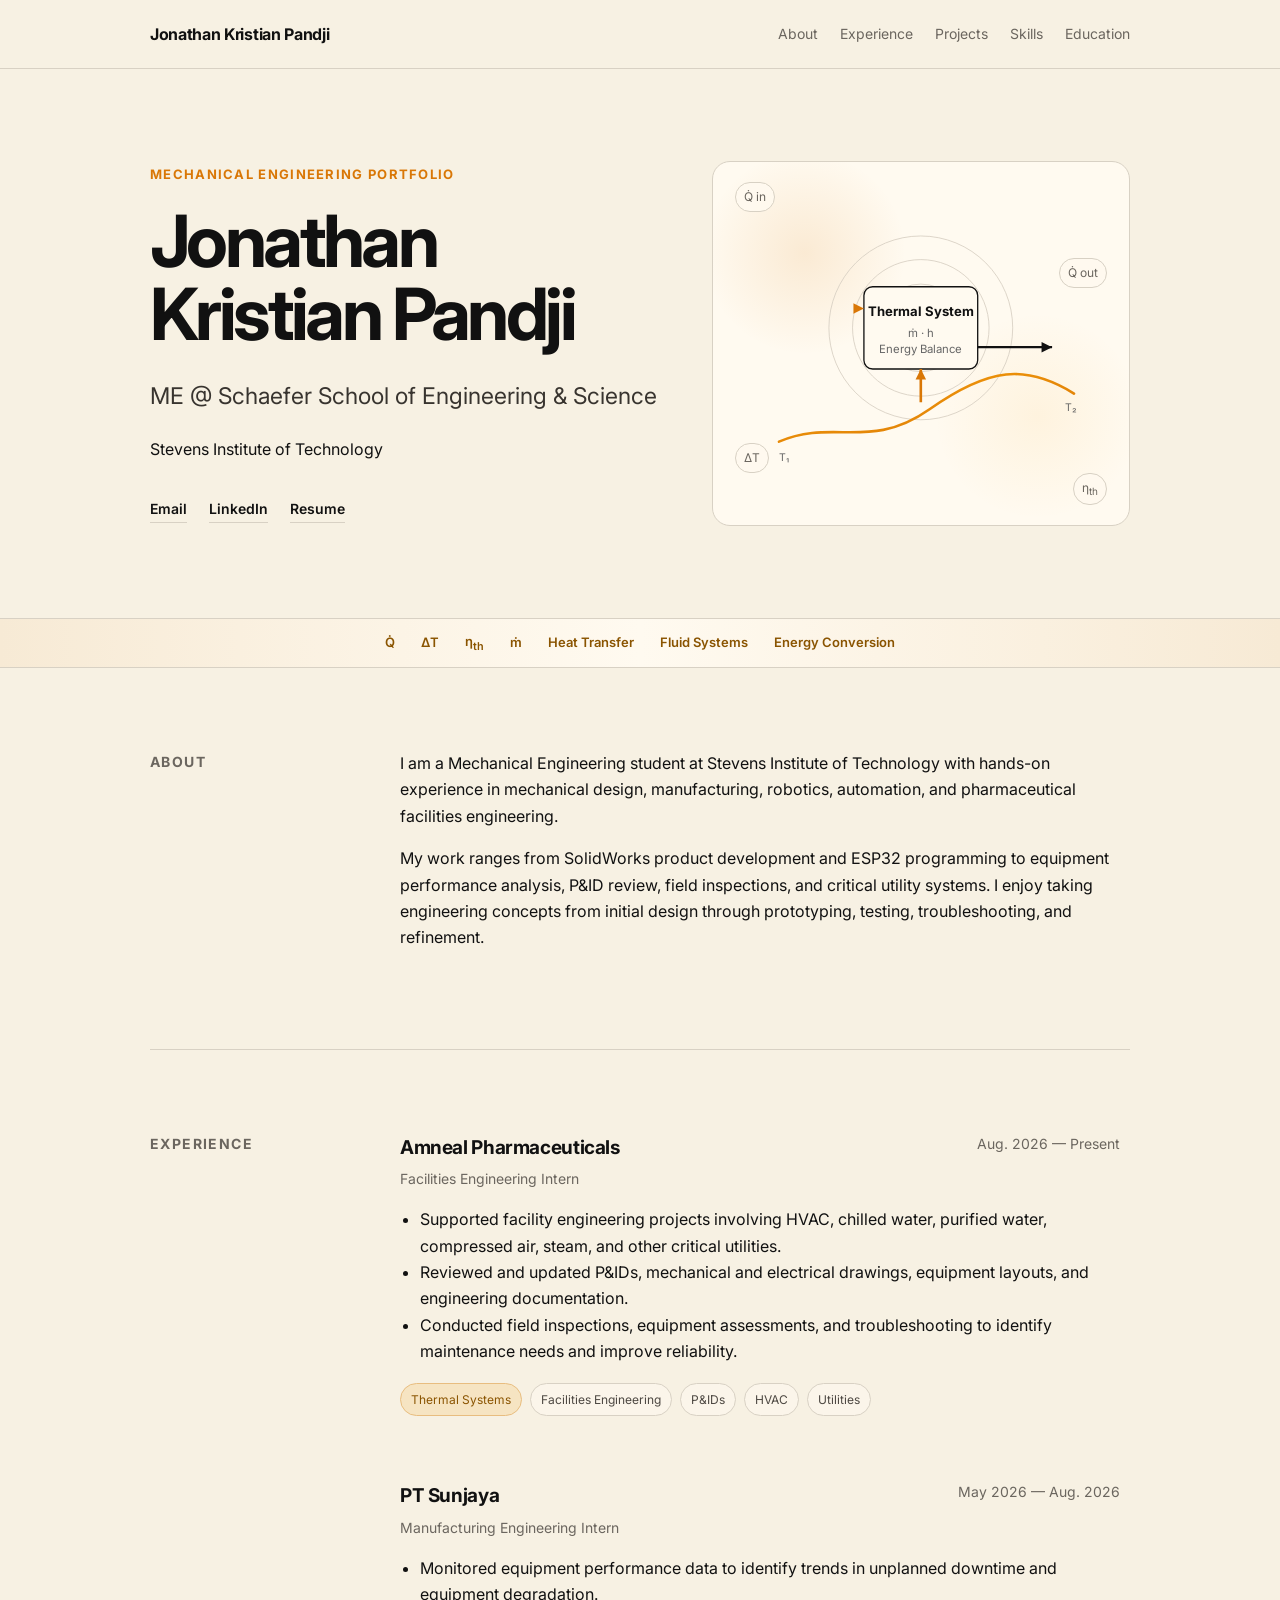
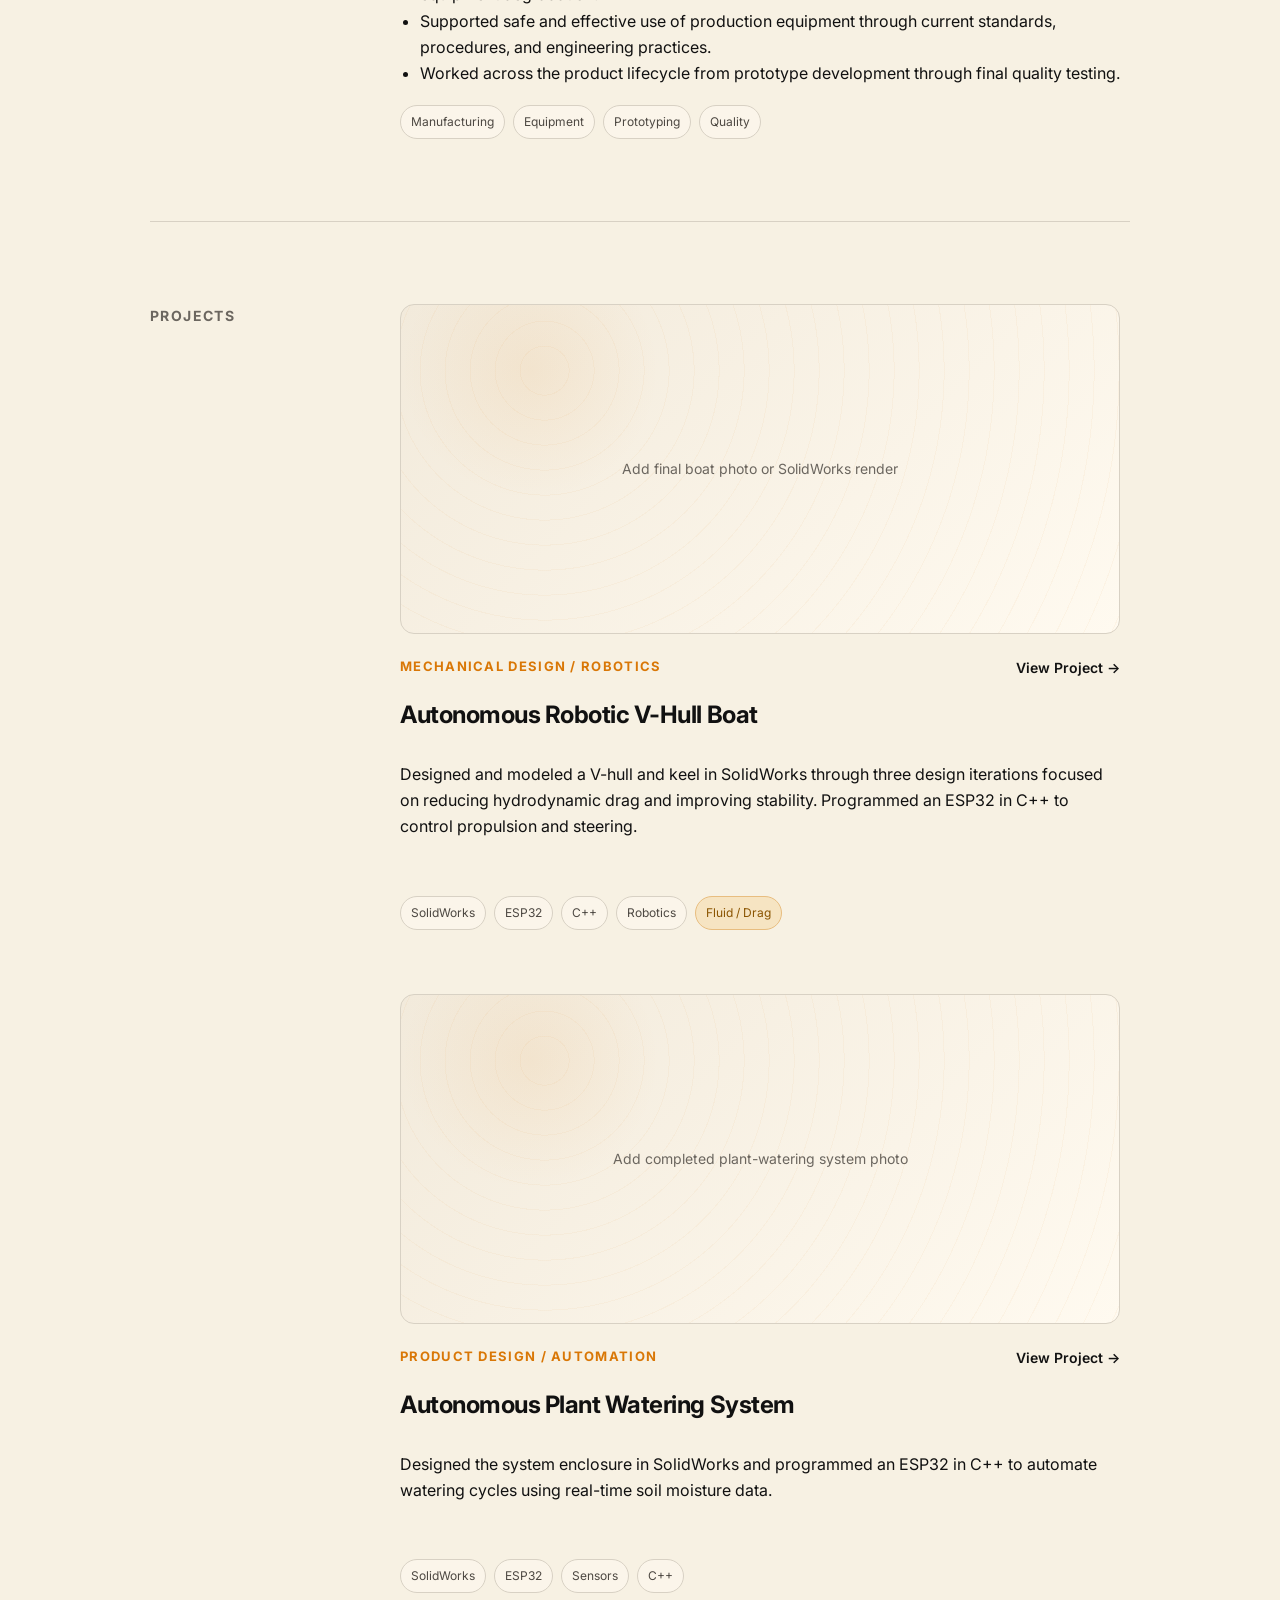
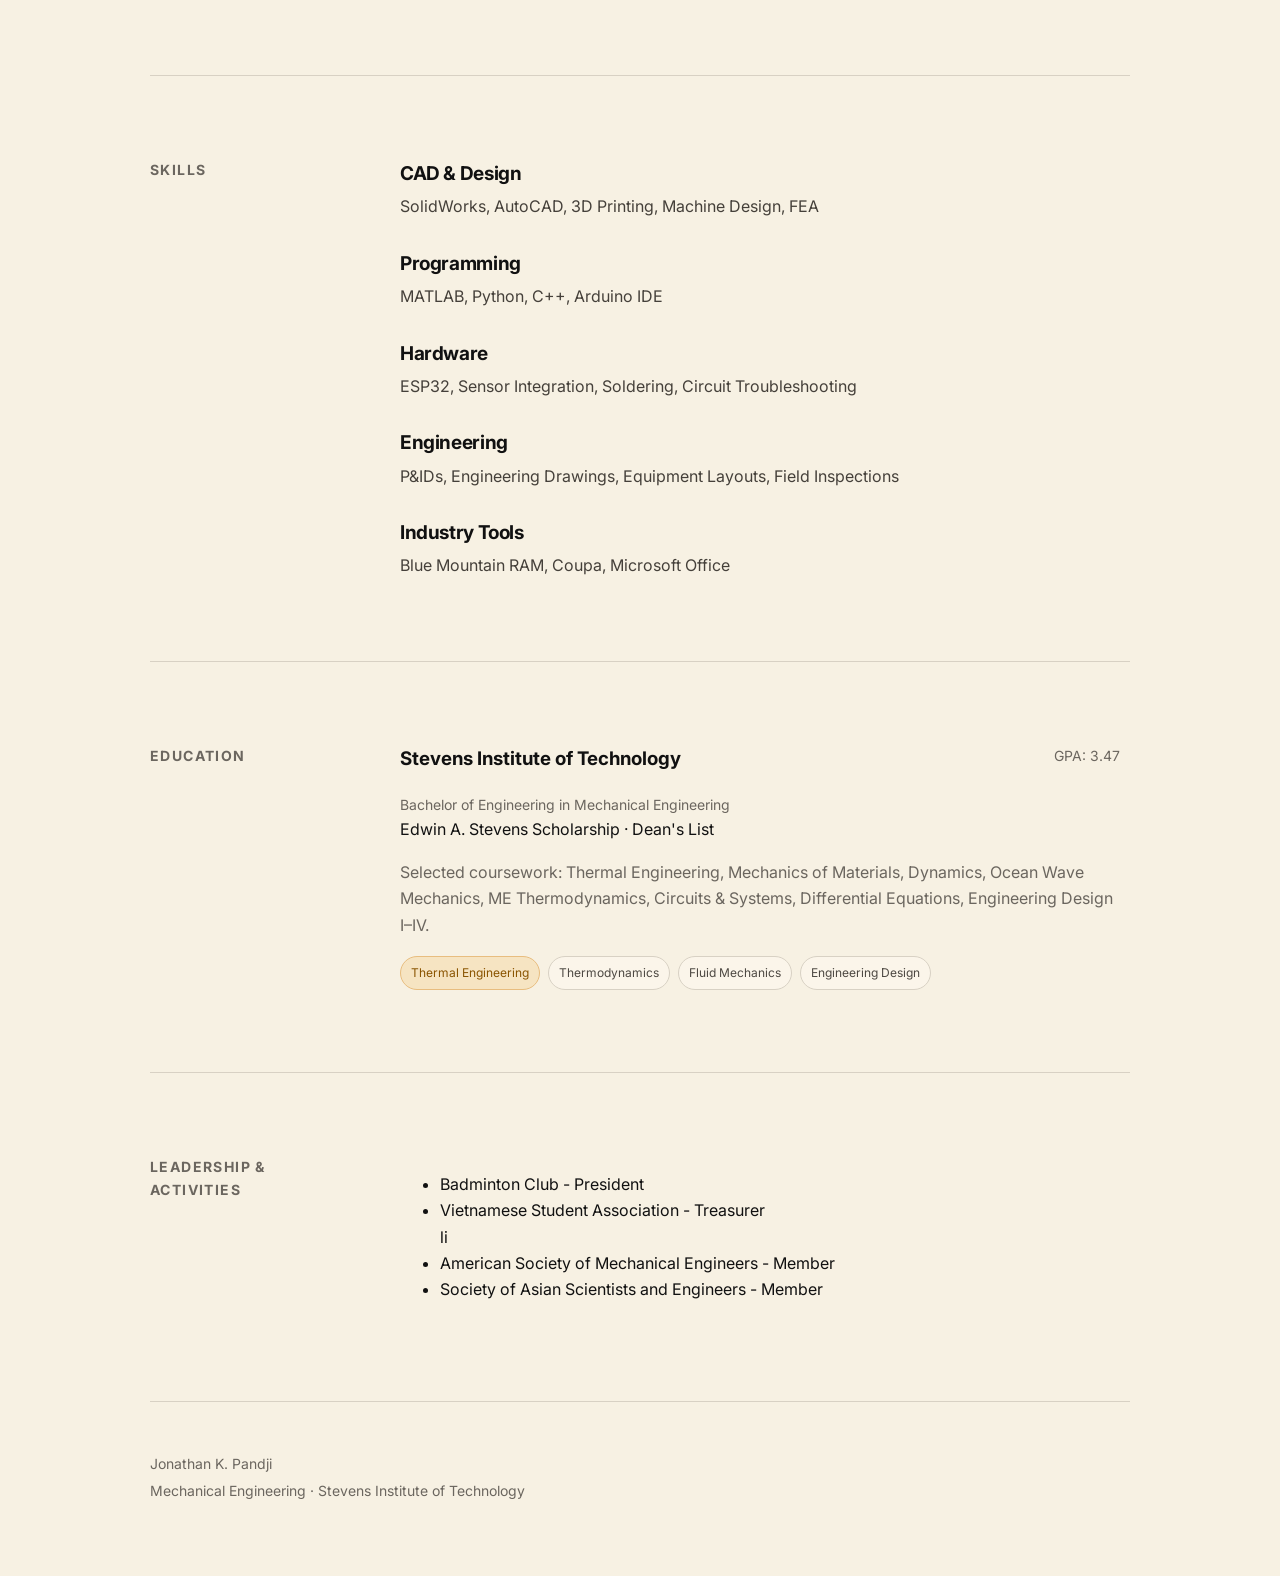
==== index.html @ 5bac38f1 "Update index.html" ====
<!DOCTYPE html>
<html lang="en">
<head>
  <meta charset="UTF-8" />
  <meta name="viewport" content="width=device-width, initial-scale=1.0" />
  <meta name="description" content="Jonathan K. Pandji — Mechanical Engineering Portfolio" />
  <title>Jonathan Kristian Pandji | Mechanical Engineering Portfolio</title>
  <link rel="preconnect" href="https://fonts.googleapis.com">
  <link rel="preconnect" href="https://fonts.gstatic.com" crossorigin>
  <link href="https://fonts.googleapis.com/css2?family=Inter:wght@400;500;600;700&display=swap" rel="stylesheet">
  <link rel="stylesheet" href="styles.css" />
</head>
<body>
  <header class="site-header">
    <div class="container header-inner">
      <a class="brand" href="#top">Jonathan Kristian Pandji</a>
      <nav class="nav" aria-label="Primary navigation">
        <a href="#about">About</a><a href="#experience">Experience</a><a href="#projects">Projects</a><a href="#skills">Skills</a><a href="#education">Education</a>
      </nav>
    </div>
  </header>

  <main id="top">
    <section class="hero">
      <div class="container hero-grid">
        <div class="hero-copy">
          <p class="eyebrow">Mechanical Engineering Portfolio</p>
          <h1>Jonathan Kristian Pandji</h1>
          <p class="hero-subtitle">ME @ Schaefer School of Engineering &amp; Science</p>
          <p>Stevens Institute of Technology</p>
          <div class="hero-links">
            <a href="mailto:jonathankpandji@gmail.com">Email</a>
            <a href="https://www.linkedin.com/in/jonathan-pandji-9b6p" target="_blank" rel="noreferrer">LinkedIn</a>
            <a href="assets/Jonathan_Pandji_Resume.pdf" target="_blank" rel="noreferrer">Resume</a>
          </div>
        </div>

        <div class="thermo-panel" aria-label="Thermodynamics inspired system diagram">
          <div class="thermo-label thermo-qin">Q̇ in</div>
          <div class="thermo-label thermo-qout">Q̇ out</div>
          <div class="thermo-label thermo-dt">ΔT</div>
          <div class="thermo-label thermo-eta">η<sub>th</sub></div>

          <svg class="thermo-svg" viewBox="0 0 420 300" role="img" aria-label="Simplified thermal system energy flow">
            <defs>
              <linearGradient id="heatStroke" x1="0%" y1="0%" x2="100%" y2="100%">
                <stop offset="0%" stop-color="#f59e0b"/>
                <stop offset="100%" stop-color="#d97706"/>
              </linearGradient>
            </defs>

            <circle cx="210" cy="135" r="105" fill="none" stroke="#d8d1c4" stroke-width="1"/>
            <circle cx="210" cy="135" r="78" fill="none" stroke="#d8d1c4" stroke-width="1"/>
            <circle cx="210" cy="135" r="50" fill="none" stroke="#d8d1c4" stroke-width="1"/>

            <rect x="145" y="88" width="130" height="94" rx="10" fill="#fffaf0" stroke="#111111" stroke-width="1.5"/>

            <line x1="55" y1="113" x2="145" y2="113" stroke="url(#heatStroke)" stroke-width="3"/>
            <polygon points="145,113 133,107 133,119" fill="#d97706"/>

            <line x1="275" y1="157" x2="360" y2="157" stroke="#111111" stroke-width="2.5"/>
            <polygon points="360,157 348,151 348,163" fill="#111111"/>

            <line x1="210" y1="220" x2="210" y2="182" stroke="#d97706" stroke-width="3"/>
            <polygon points="210,182 204,194 216,194" fill="#d97706"/>

            <text x="210" y="122" text-anchor="middle" font-size="15" fill="#111111" font-weight="700">Thermal System</text>
            <text x="210" y="145" text-anchor="middle" font-size="13" fill="#666666">ṁ · h</text>
            <text x="210" y="164" text-anchor="middle" font-size="13" fill="#666666">Energy Balance</text>

            <path d="M48 265 C110 238, 152 276, 220 228 S330 176, 385 210"
                  fill="none" stroke="url(#heatStroke)" stroke-width="3" stroke-linecap="round"/>
            <text x="48" y="287" font-size="12" fill="#666666">T₁</text>
            <text x="375" y="230" font-size="12" fill="#666666">T₂</text>
          </svg>
        </div>
      </div>
    </section>

    <div class="thermo-strip">
      <div class="container">
        <span>Q̇</span>
        <span>ΔT</span>
        <span>η<sub>th</sub></span>
        <span>ṁ</span>
        <span>Heat Transfer</span>
        <span>Fluid Systems</span>
        <span>Energy Conversion</span>
      </div>
    </div>

    <section id="about" class="section container">
      <div class="section-grid">
        <h2>About</h2>
        <div class="section-content">
          <p>I am a Mechanical Engineering student at Stevens Institute of Technology with hands-on experience in mechanical design, manufacturing, robotics, automation, and pharmaceutical facilities engineering.</p>
          <p>My work ranges from SolidWorks product development and ESP32 programming to equipment performance analysis, P&amp;ID review, field inspections, and critical utility systems. I enjoy taking engineering concepts from initial design through prototyping, testing, troubleshooting, and refinement.</p>
        </div>
      </div>
    </section>

    <section id="experience" class="section container">
      <div class="section-grid">
        <h2>Experience</h2>
        <div class="section-content stack">
          <article class="entry">
            <div class="entry-header"><div><h3>Amneal Pharmaceuticals</h3><p class="entry-role">Facilities Engineering Intern</p></div><p class="entry-date">Aug. 2026 — Present</p></div>
            <ul><li>Supported facility engineering projects involving HVAC, chilled water, purified water, compressed air, steam, and other critical utilities.</li><li>Reviewed and updated P&amp;IDs, mechanical and electrical drawings, equipment layouts, and engineering documentation.</li><li>Conducted field inspections, equipment assessments, and troubleshooting to identify maintenance needs and improve reliability.</li></ul>
            <div class="tags"><span class="accent-tag">Thermal Systems</span><span>Facilities Engineering</span><span>P&amp;IDs</span><span>HVAC</span><span>Utilities</span></div>
          </article>
          <article class="entry">
            <div class="entry-header"><div><h3>PT Sunjaya</h3><p class="entry-role">Manufacturing Engineering Intern</p></div><p class="entry-date">May 2026 — Aug. 2026</p></div>
            <ul><li>Monitored equipment performance data to identify trends in unplanned downtime and equipment degradation.</li><li>Supported safe and effective use of production equipment through current standards, procedures, and engineering practices.</li><li>Worked across the product lifecycle from prototype development through final quality testing.</li></ul>
            <div class="tags"><span>Manufacturing</span><span>Equipment</span><span>Prototyping</span><span>Quality</span></div>
          </article>
        </div>
      </div>
    </section>

    <section id="projects" class="section container">
      <div class="section-grid">
        <h2>Projects</h2>
        <div class="section-content stack">
          <article class="project-card">
            <a class="project-image" href="boat.html"><div class="image-placeholder">Add final boat photo or SolidWorks render</div></a>
            <div class="project-meta"><div><p class="project-type">Mechanical Design / Robotics</p><h3><a href="boat.html">Autonomous Robotic V-Hull Boat</a></h3></div><a class="arrow-link" href="boat.html">View Project →</a></div>
            <p>Designed and modeled a V-hull and keel in SolidWorks through three design iterations focused on reducing hydrodynamic drag and improving stability. Programmed an ESP32 in C++ to control propulsion and steering.</p>
            <div class="tags"><span>SolidWorks</span><span>ESP32</span><span>C++</span><span>Robotics</span><span class="accent-tag">Fluid / Drag</span></div>
          </article>

          <article class="project-card">
            <a class="project-image" href="plant-watering.html"><div class="image-placeholder">Add completed plant-watering system photo</div></a>
            <div class="project-meta"><div><p class="project-type">Product Design / Automation</p><h3><a href="plant-watering.html">Autonomous Plant Watering System</a></h3></div><a class="arrow-link" href="plant-watering.html">View Project →</a></div>
            <p>Designed the system enclosure in SolidWorks and programmed an ESP32 in C++ to automate watering cycles using real-time soil moisture data.</p>
            <div class="tags"><span>SolidWorks</span><span>ESP32</span><span>Sensors</span><span>C++</span></div>
          </article>
        </div>
      </div>
    </section>

    <section id="skills" class="section container">
      <div class="section-grid"><h2>Skills</h2><div class="section-content skills-list">
        <div><h3>CAD &amp; Design</h3><p>SolidWorks, AutoCAD, 3D Printing, Machine Design, FEA</p></div>
        <div><h3>Programming</h3><p>MATLAB, Python, C++, Arduino IDE</p></div>
        <div><h3>Hardware</h3><p>ESP32, Sensor Integration, Soldering, Circuit Troubleshooting</p></div>
        <div><h3>Engineering</h3><p>P&amp;IDs, Engineering Drawings, Equipment Layouts, Field Inspections</p></div>
        <div><h3>Industry Tools</h3><p>Blue Mountain RAM, Coupa, Microsoft Office</p></div>
      </div></div>
    </section>

    <section id="education" class="section container">
      <div class="section-grid"><h2>Education</h2><div class="section-content">
        <div class="entry-header"><div><h3>Stevens Institute of Technology</h3><p class="entry-role">Bachelor of Engineering in Mechanical Engineering</p></div><p class="entry-date">GPA: 3.47</p></div>
        <p>Edwin A. Stevens Scholarship · Dean's List</p>
        <p class="muted">Selected coursework: Thermal Engineering, Mechanics of Materials, Dynamics, Ocean Wave Mechanics, ME Thermodynamics, Circuits &amp; Systems, Differential Equations, Engineering Design I–IV.</p><div class="tags"><span class="accent-tag">Thermal Engineering</span><span>Thermodynamics</span><span>Fluid Mechanics</span><span>Engineering Design</span></div>
      </div></div>
    </section>

    <section class="section container">
      <div class="section-grid">
        <h2>Leadership &amp; Activities</h2>
        
        <div class="section-content">
          <ul>
            <li>Badminton Club - President</li>
            <li>Vietnamese Student Association - Treasurer</li>li
            <li>American Society of Mechanical Engineers - Member</li>
            <li>Society of Asian Scientists and Engineers - Member</li>
          </ul>
        </div>
      </div>
    </section>
  </main>

  <footer class="footer container"><p>Jonathan K. Pandji</p><p>Mechanical Engineering · Stevens Institute of Technology</p></footer>
</body>
</html>
---- styles.css ----
:root{
  --bg:#f7f1e3;
  --surface:#fffaf0;
  --text:#111111;
  --muted:#6b665f;
  --line:#d8d1c4;
  --soft:#f2eadb;
  --accent:#d97706;
  --accent-soft:#f6e4c2;
  --max:980px
}

*{box-sizing:border-box}
html{scroll-behavior:smooth}

body{
  margin:0;
  background:var(--bg);
  color:var(--text);
  font-family:"Inter",Arial,Helvetica,sans-serif;
  line-height:1.65;
  font-size:16px
}

a{color:inherit;text-decoration:none;transition:color .2s ease,opacity .2s ease}
a:hover{color:var(--accent)}

.container{
  width:min(calc(100% - 40px),var(--max));
  margin-inline:auto
}

/* Header */
.site-header{
  position:sticky;
  top:0;
  z-index:10;
  background:rgba(247,241,227,.94);
  backdrop-filter:blur(10px);
  border-bottom:1px solid var(--line)
}

.header-inner{
  min-height:68px;
  display:flex;
  justify-content:space-between;
  align-items:center;
  gap:24px
}

.brand{font-weight:700;letter-spacing:-.02em}

.nav{
  display:flex;
  gap:22px;
  flex-wrap:wrap;
  font-size:14px;
  color:var(--muted)
}

/* Hero */
.hero,.project-hero{
  padding-top:92px;
  padding-bottom:92px;
  border-bottom:1px solid var(--line);
  position:relative;
  overflow:hidden
}

.hero-grid{
  display:grid;
  grid-template-columns:1.1fr .9fr;
  gap:52px;
  align-items:center
}

.eyebrow,.project-type{
  font-size:13px;
  text-transform:uppercase;
  letter-spacing:.1em;
  color:var(--accent);
  margin:0 0 18px;
  font-weight:700
}

h1,h2,h3,p{margin-top:0}

h1{
  max-width:760px;
  font-size:clamp(42px,7vw,72px);
  line-height:1.02;
  letter-spacing:-.05em;
  margin-bottom:28px
}

.hero-subtitle{
  max-width:720px;
  font-size:clamp(18px,2.5vw,23px);
  line-height:1.5;
  color:#38342f
}

.hero-links{
  display:flex;
  gap:22px;
  margin-top:34px;
  font-size:14px;
  font-weight:600
}

.hero-links a{
  border-bottom:1px solid var(--line);
  padding-bottom:2px
}

/* Thermodynamics motif */
.thermo-panel{
  min-height:365px;
  background:var(--surface);
  border:1px solid var(--line);
  border-radius:18px;
  padding:24px;
  position:relative;
  overflow:hidden
}

.thermo-panel::before{
  content:"";
  position:absolute;
  inset:0;
  background:
    radial-gradient(circle at 22% 25%,rgba(217,119,6,.12),transparent 24%),
    radial-gradient(circle at 78% 70%,rgba(245,158,11,.08),transparent 25%);
  pointer-events:none
}

.thermo-svg{
  width:100%;
  height:310px;
  display:block;
  position:relative;
  z-index:1
}

.thermo-label{
  position:absolute;
  z-index:2;
  font-size:12px;
  color:var(--muted);
  background:rgba(255,250,240,.9);
  border:1px solid var(--line);
  padding:4px 8px;
  border-radius:999px
}

.thermo-qin{top:20px;left:22px}
.thermo-qout{top:96px;right:22px}
.thermo-dt{bottom:52px;left:22px}
.thermo-eta{bottom:20px;right:22px}

.thermo-strip{
  border-bottom:1px solid var(--line);
  background:linear-gradient(90deg,#f7ead5,#fffaf0,#f7ead5)
}

.thermo-strip .container{
  min-height:48px;
  display:flex;
  justify-content:center;
  align-items:center;
  flex-wrap:wrap;
  gap:12px 26px;
  color:#8a5400;
  font-size:13px;
  font-weight:600
}

/* Main sections */
.section{
  padding:82px 0;
  border-bottom:1px solid var(--line)
}

.section-grid,.case-grid{
  display:grid;
  grid-template-columns:180px 1fr;
  gap:70px
}

.section-grid>h2,.case-grid>h2{
  font-size:14px;
  margin:0;
  text-transform:uppercase;
  letter-spacing:.1em;
  color:var(--muted)
}

.section-content{max-width:720px}
.stack{display:grid;gap:64px}

.entry-header,.project-meta{
  display:flex;
  justify-content:space-between;
  gap:24px;
  align-items:flex-start
}

.entry h3,.project-card h3,.skills-list h3{
  margin-bottom:4px;
  font-size:19px;
  letter-spacing:-.02em
}

.entry-role,.entry-date,.muted{color:var(--muted)}
.entry-role,.entry-date{margin-bottom:0;font-size:14px}
.entry ul{padding-left:20px}

/* Tags */
.tags{
  display:flex;
  flex-wrap:wrap;
  gap:8px;
  margin-top:18px
}

.tags span{
  border:1px solid var(--line);
  background:rgba(255,250,240,.55);
  padding:6px 10px;
  border-radius:999px;
  font-size:12px;
  color:#4d4842
}

.tags .accent-tag{
  border-color:#e8bd7f;
  background:var(--accent-soft);
  color:#8a5400
}

/* Projects */
.project-card{display:grid;gap:22px}

.image-placeholder{
  min-height:330px;
  background:
    radial-gradient(circle at 18% 20%,rgba(217,119,6,.08),transparent 20%),
    linear-gradient(135deg,var(--soft),var(--surface));
  border:1px solid var(--line);
  border-radius:14px;
  display:grid;
  place-items:center;
  text-align:center;
  padding:32px;
  color:var(--muted);
  font-size:14px;
  position:relative;
  overflow:hidden
}

.image-placeholder::after{
  content:"";
  position:absolute;
  inset:0;
  pointer-events:none;
  opacity:.35;
  background:
    repeating-radial-gradient(circle at 20% 20%,transparent 0 24px,rgba(217,119,6,.12) 24px 25px)
}

.image-placeholder.large{min-height:460px}
.project-meta h3{font-size:24px}
.arrow-link{font-size:14px;font-weight:600;white-space:nowrap}

.skills-list{display:grid;gap:28px}
.skills-list p{color:#45403a;margin-bottom:0}

/* Case study pages */
.project-hero::after{
  content:"Q̇   ΔT   ηth   ṁ";
  position:absolute;
  right:5%;
  bottom:24px;
  color:rgba(217,119,6,.16);
  font-weight:700;
  letter-spacing:.18em;
  font-size:clamp(18px,3vw,34px);
  pointer-events:none
}

.case-section{padding:60px 0 20px}

.case-grid{
  padding:76px 0;
  border-bottom:1px solid var(--line)
}

.case-grid>div{max-width:720px}
.case-grid ul{padding-left:20px}

.two-col-list{
  display:grid;
  grid-template-columns:1fr 1fr;
  gap:0 30px
}

.two-col-list p{
  border-top:1px solid var(--line);
  padding:14px 0;
  margin:0
}

.flow{
  border:1px solid var(--line);
  background:linear-gradient(90deg,var(--accent-soft),var(--surface));
  padding:28px;
  text-align:center;
  font-weight:600;
  margin-bottom:24px;
  border-radius:12px
}

.footer{
  padding:50px 0 70px;
  color:var(--muted);
  font-size:14px
}

.footer p{margin-bottom:4px}

/* Responsive */
@media(max-width:840px){
  .hero-grid{
    grid-template-columns:1fr;
    gap:34px
  }

  .thermo-panel{
    min-height:auto
  }
}

@media(max-width:760px){
  .header-inner{
    align-items:flex-start;
    flex-direction:column;
    padding:18px 0
  }

  .nav{gap:14px}

  .hero,.project-hero{
    padding:68px 0
  }

  .section,.case-grid{
    padding:56px 0
  }

  .section-grid,.case-grid{
    grid-template-columns:1fr;
    gap:26px
  }

  .entry-header,.project-meta{
    flex-direction:column;
    gap:8px
  }

  .two-col-list{grid-template-columns:1fr}

  .image-placeholder{min-height:230px}
  .image-placeholder.large{min-height:300px}

  .thermo-strip .container{
    justify-content:flex-start;
    padding-top:12px;
    padding-bottom:12px
  }
}
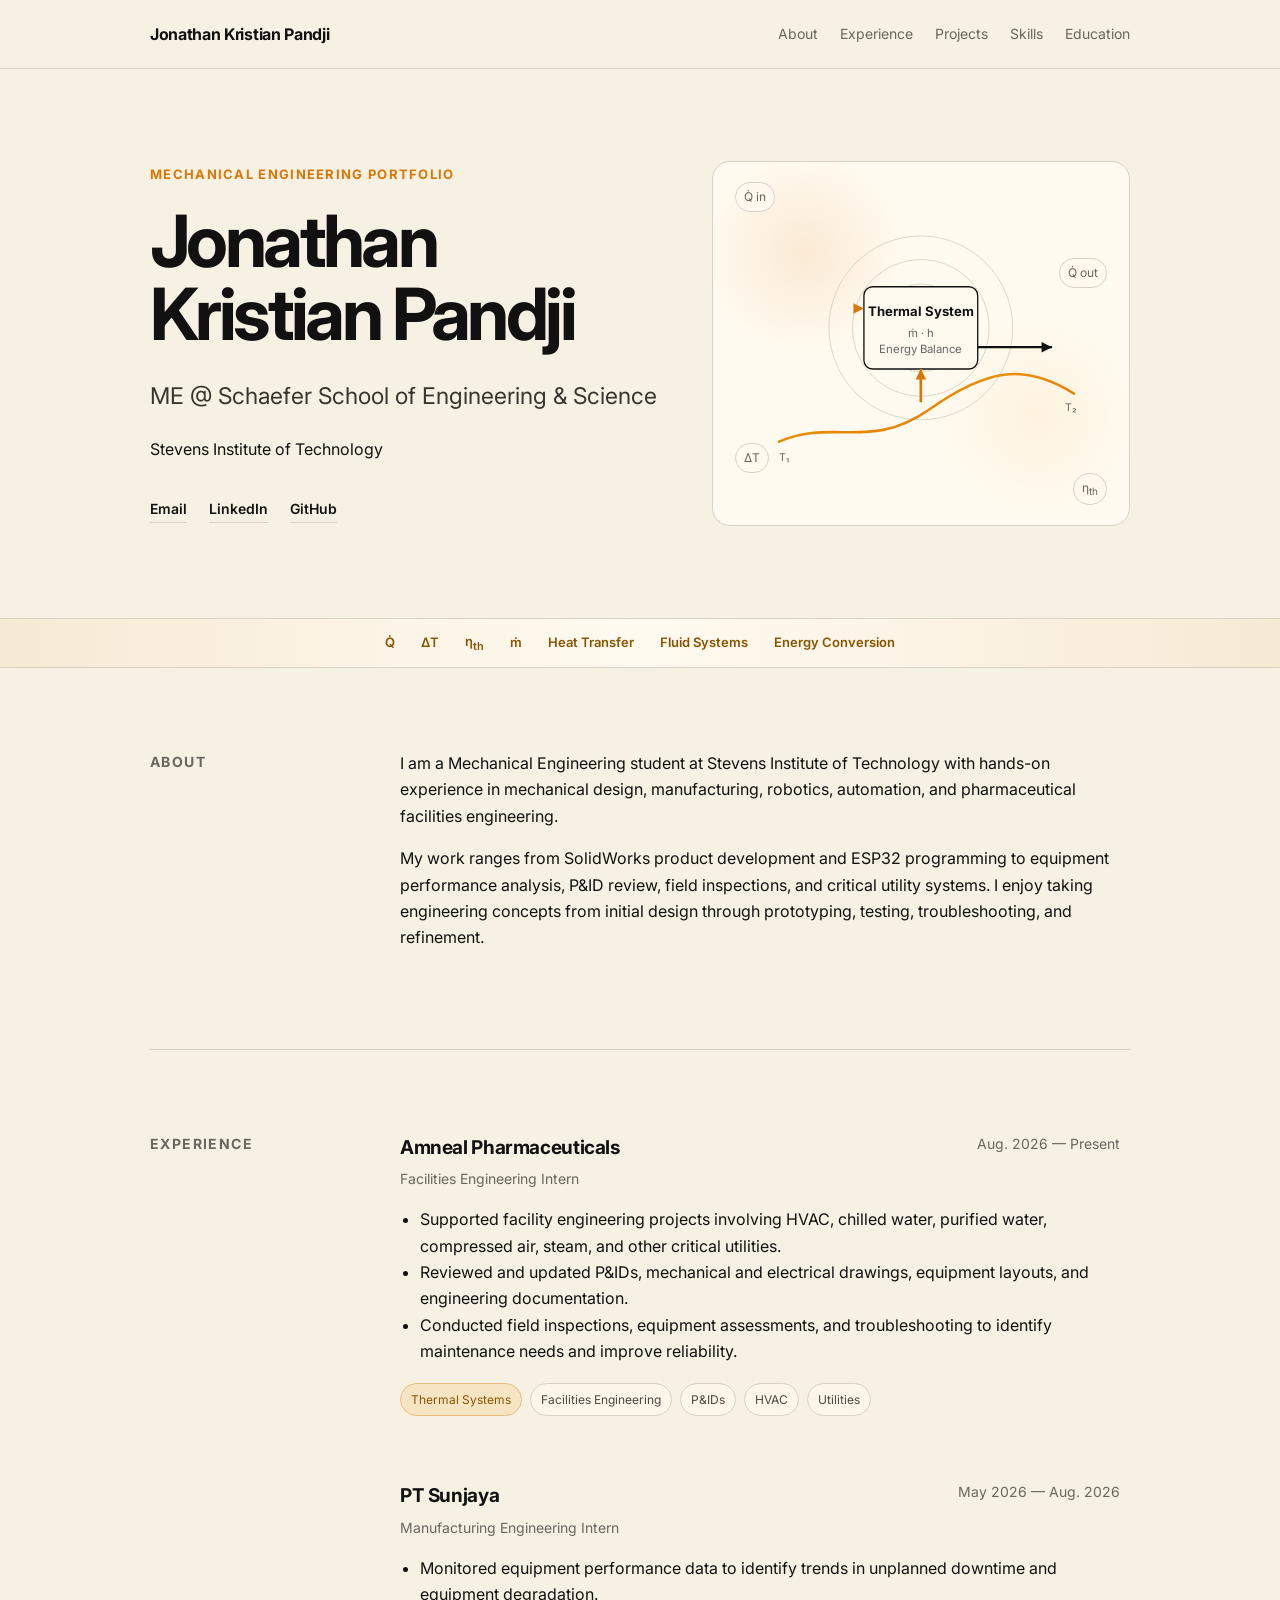
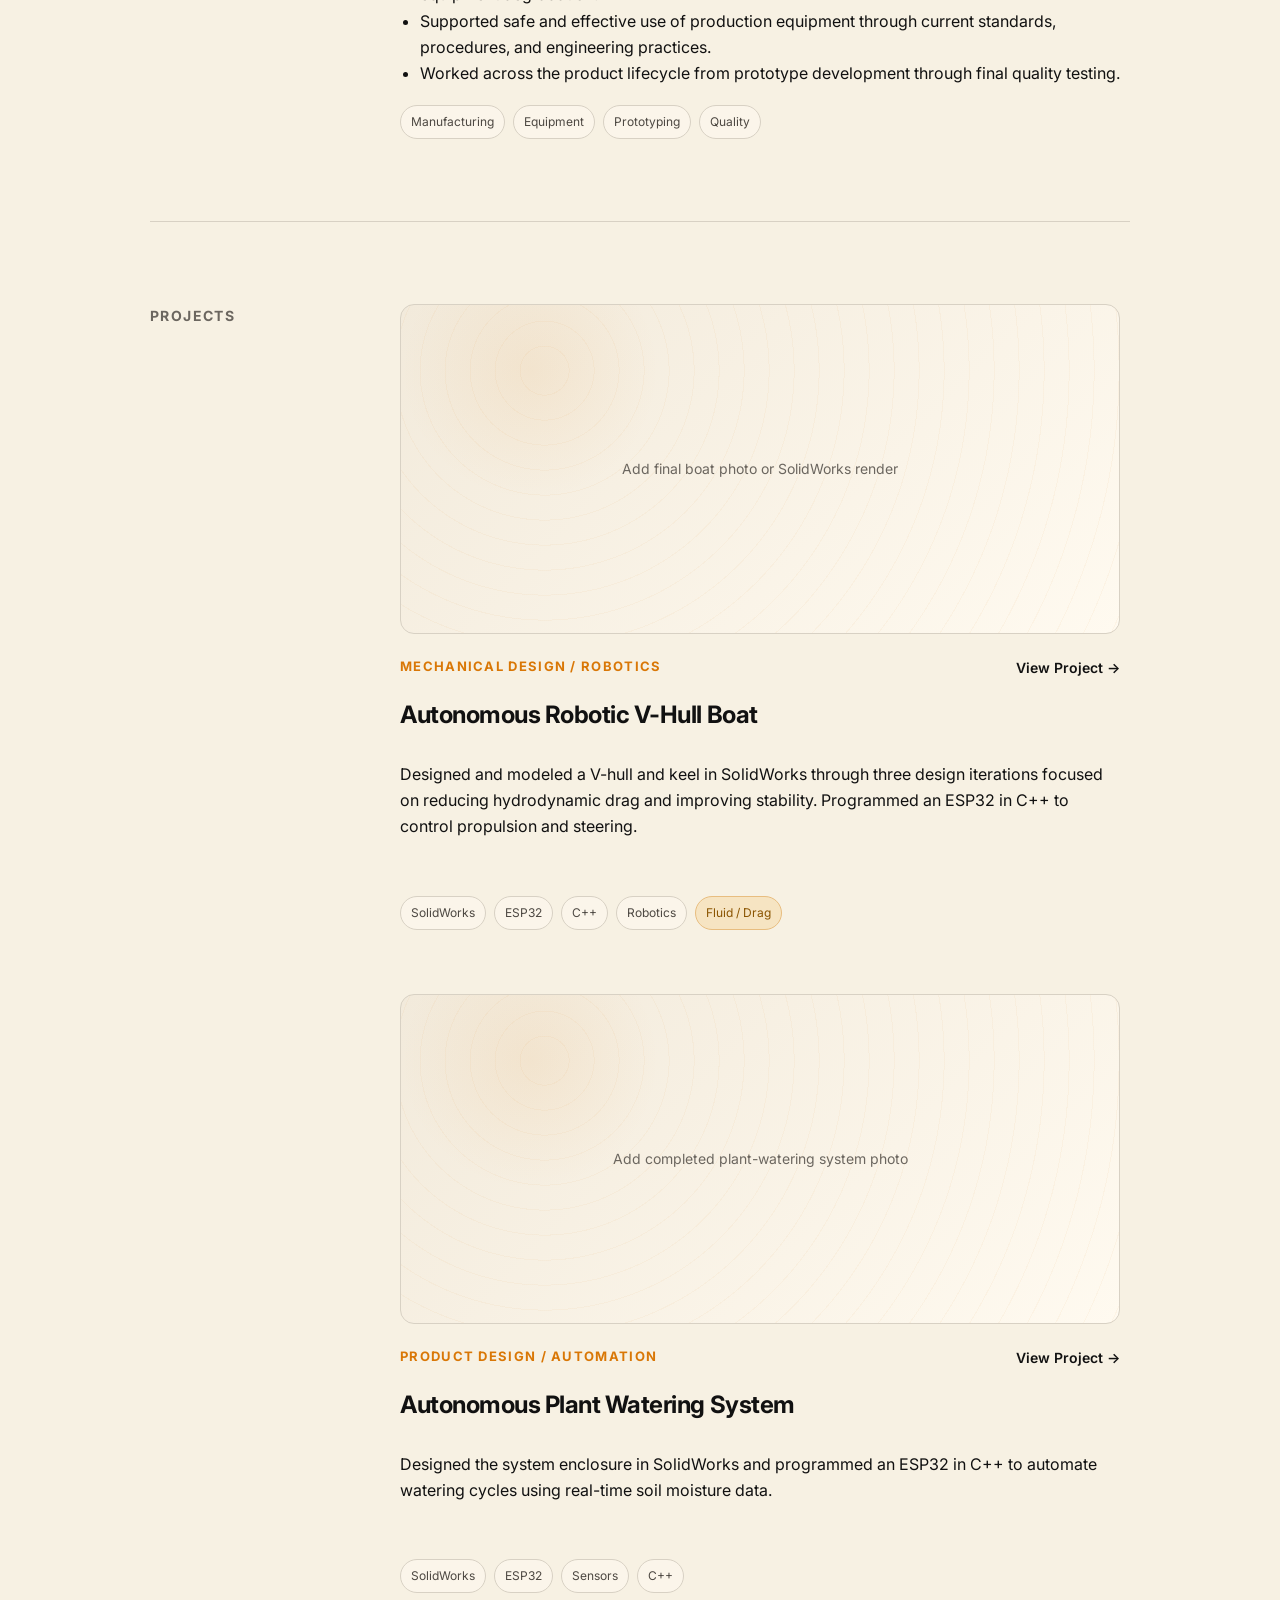
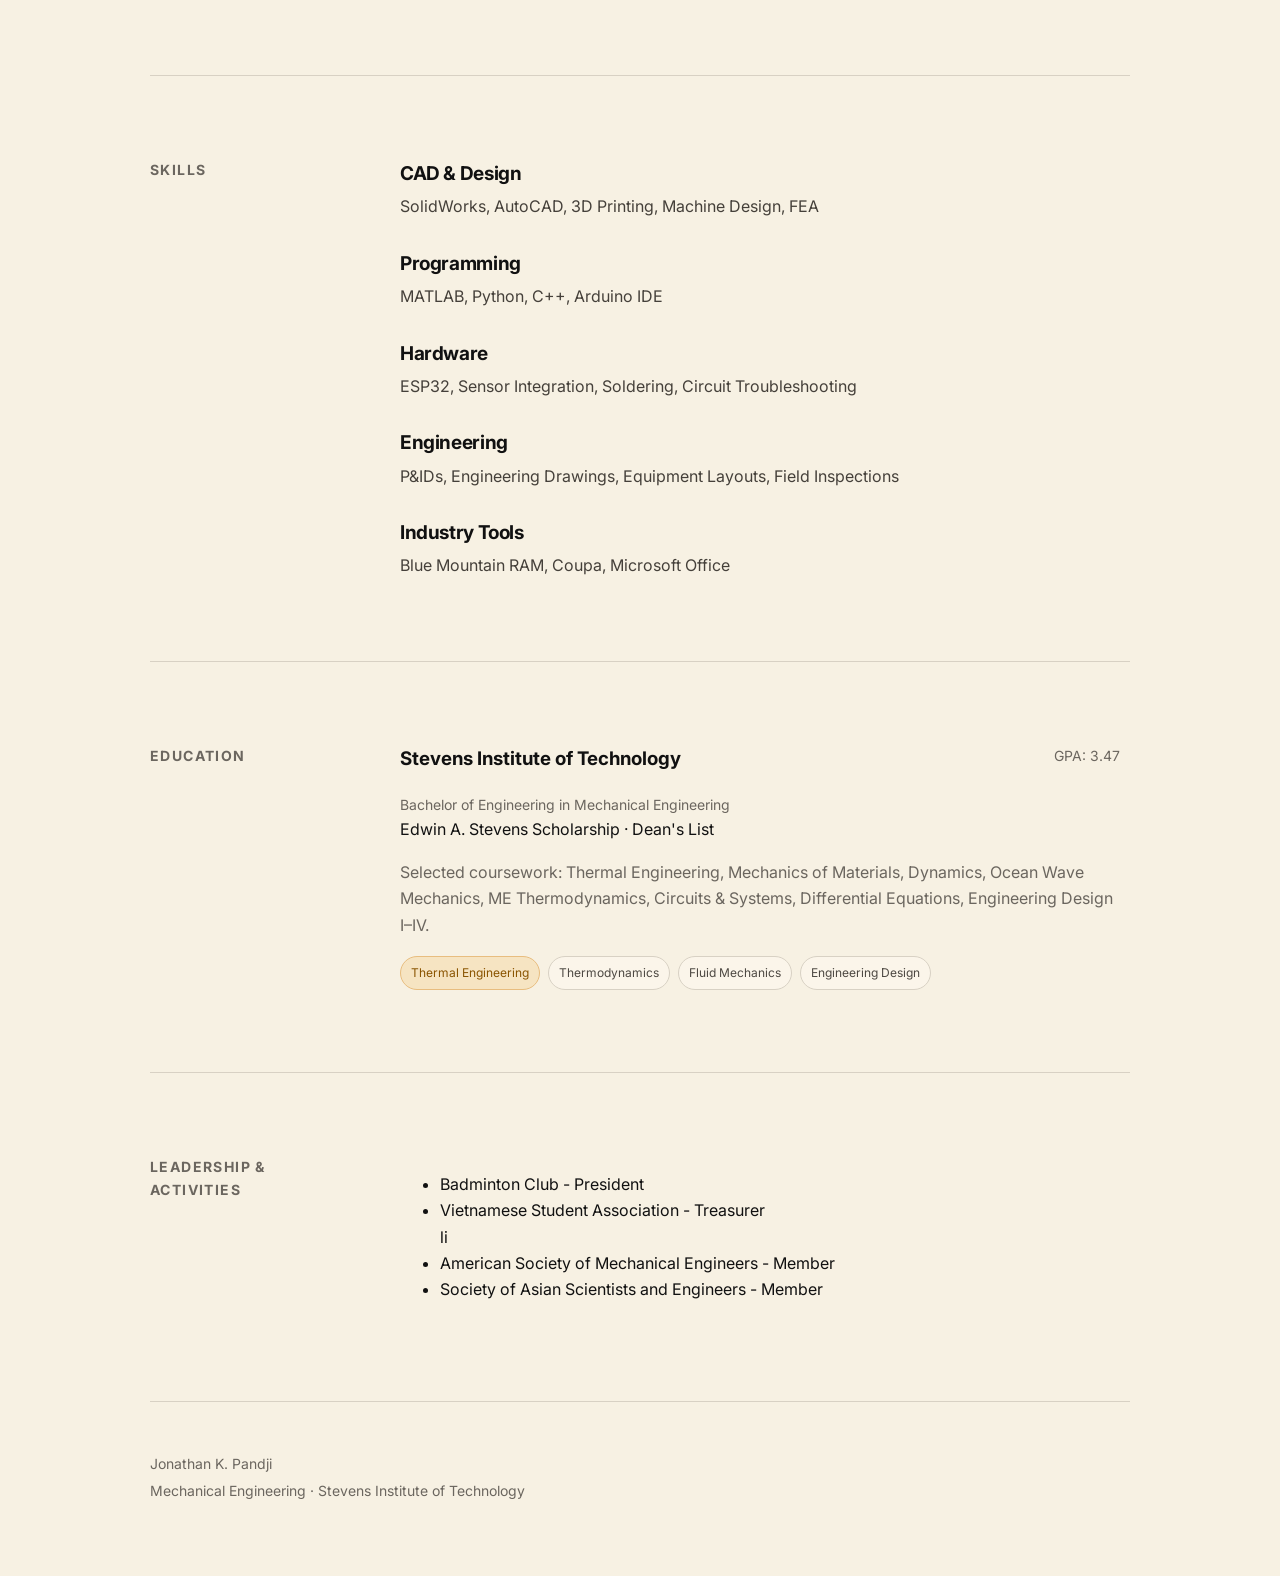
==== commit 83ccd287: "Update index.html" ====
--- a/index.html
+++ b/index.html
@@ -31,7 +31,7 @@
           <div class="hero-links">
             <a href="mailto:jonathankpandji@gmail.com">Email</a>
             <a href="https://www.linkedin.com/in/jonathan-pandji-9b6p" target="_blank" rel="noreferrer">LinkedIn</a>
-            <a href="assets/Jonathan_Pandji_Resume.pdf" target="_blank" rel="noreferrer">Resume</a>
+            <a href="https://github.com/jonkezino11" target="_blank" rel="noreferrer">GitHub</a>
           </div>
         </div>
 
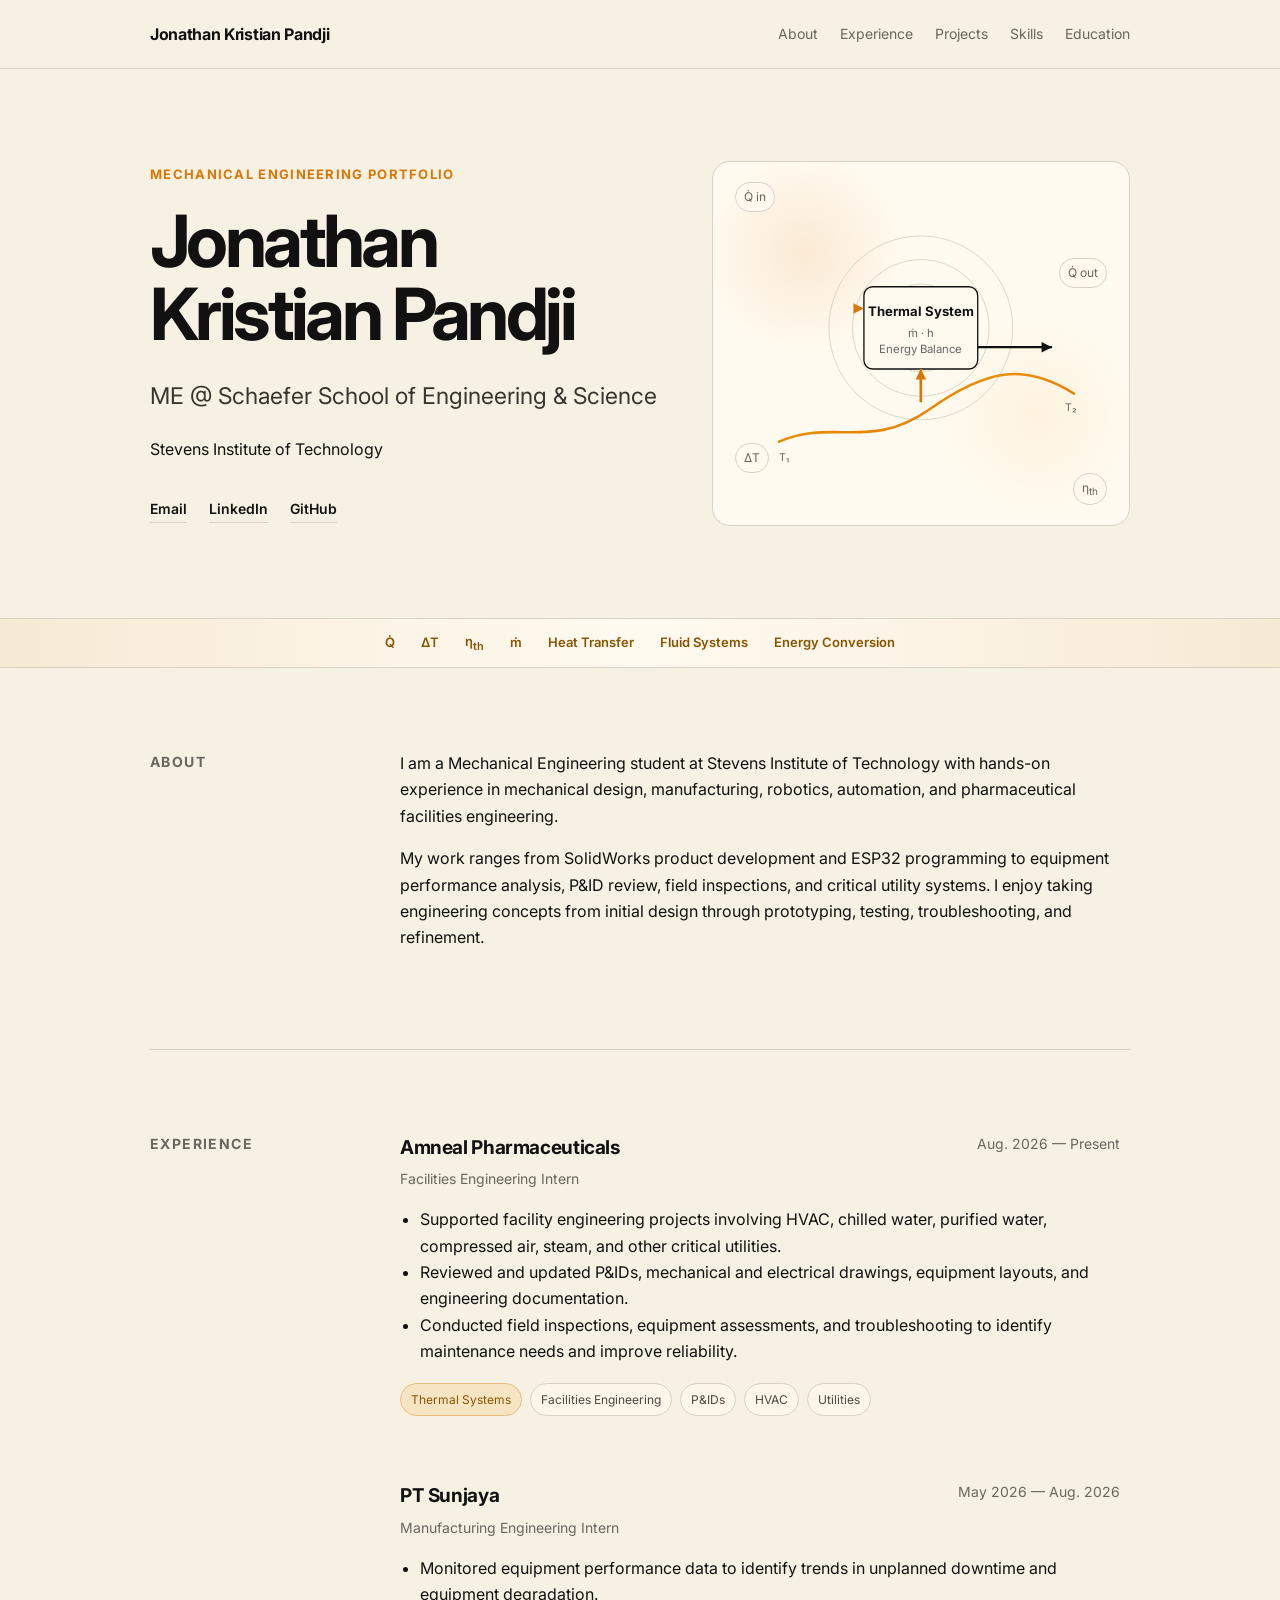
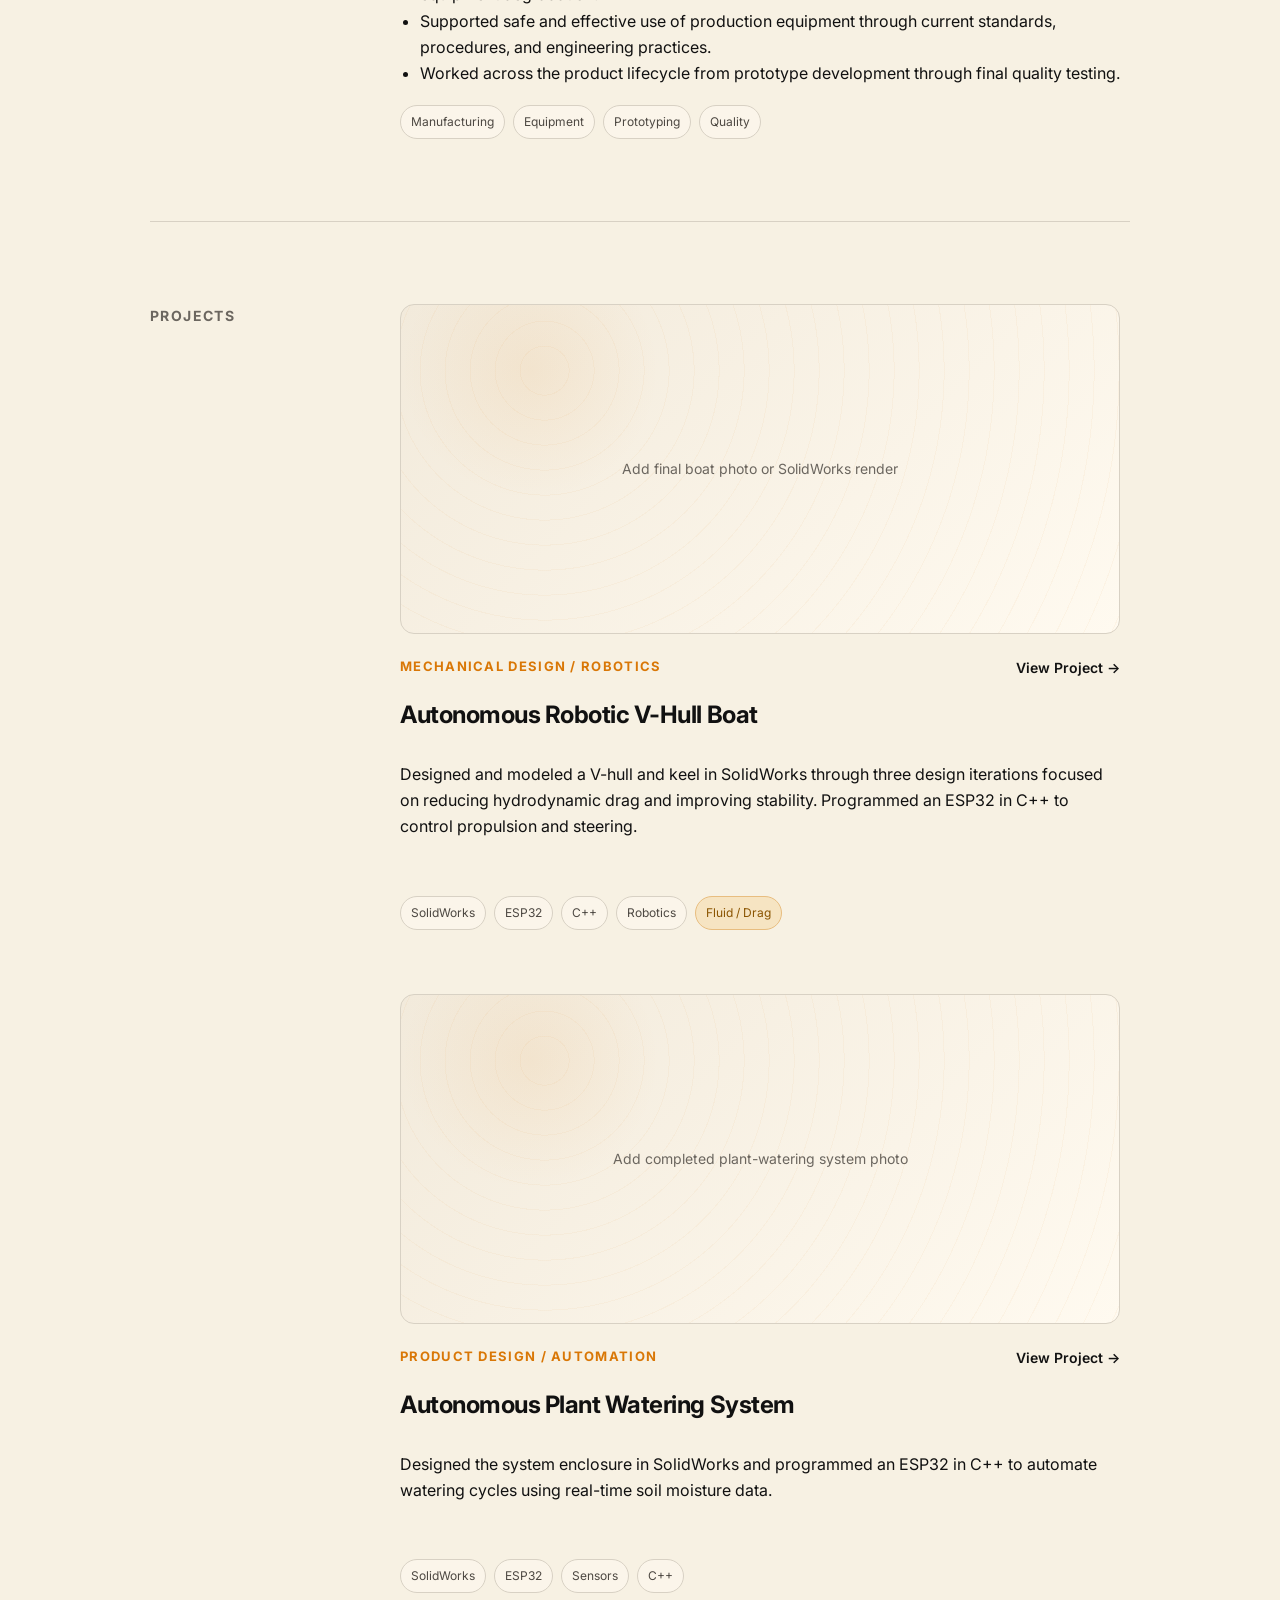
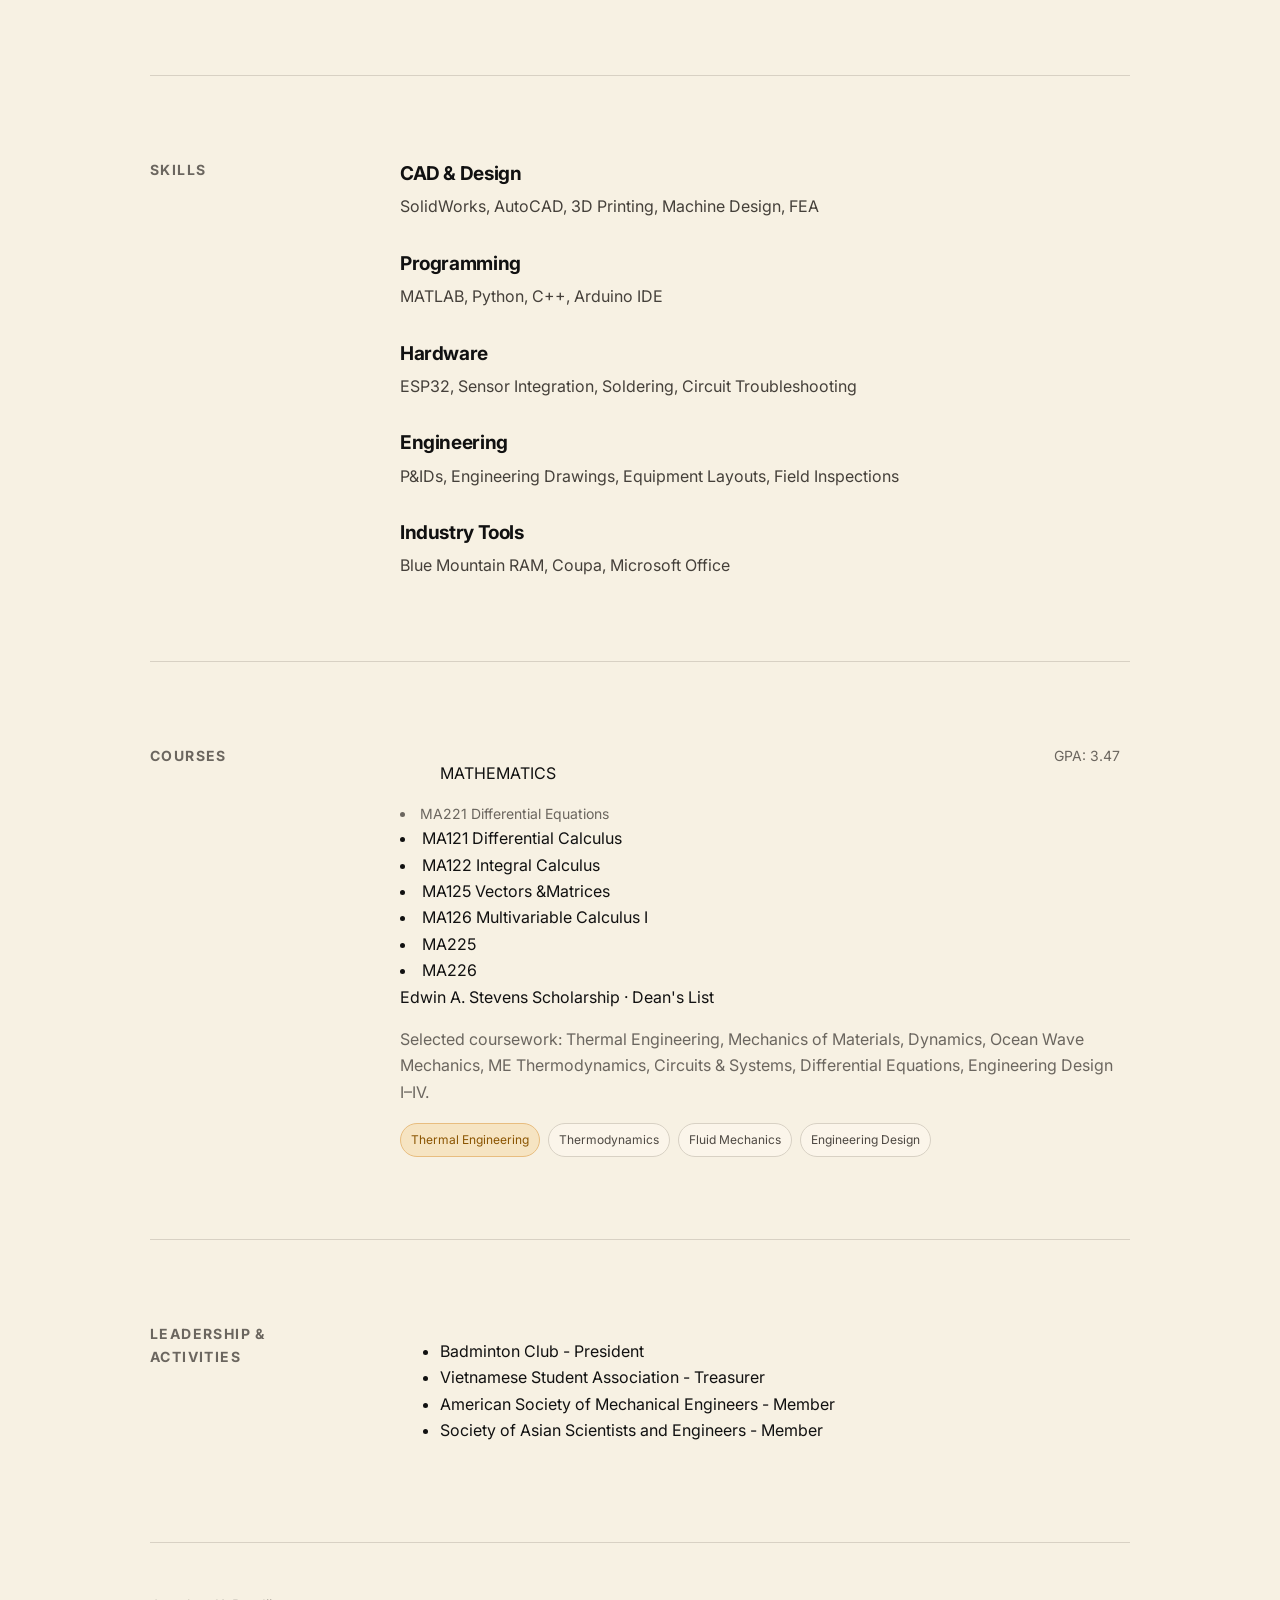
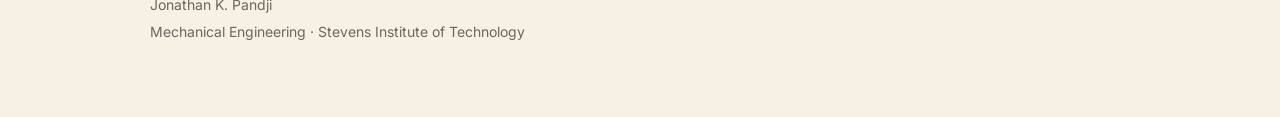
==== commit fde4512c: "Update index.html" ====
--- a/index.html
+++ b/index.html
@@ -149,8 +149,17 @@
     </section>
 
     <section id="education" class="section container">
-      <div class="section-grid"><h2>Education</h2><div class="section-content">
-        <div class="entry-header"><div><h3>Stevens Institute of Technology</h3><p class="entry-role">Bachelor of Engineering in Mechanical Engineering</p></div><p class="entry-date">GPA: 3.47</p></div>
+      <div class="section-grid"><h2>Courses</h2><div class="section-content">
+        <div class="entry-header"><div>
+          <ul>MATHEMATICS</ul>
+          <li class="entry-role">MA221 Differential Equations</li>
+          <li>MA121 Differential Calculus</li>
+          <li>MA122 Integral Calculus</li>
+          <li>MA125 Vectors &amp;Matrices</li>
+          <li>MA126 Multivariable Calculus I</li>
+          <li>MA225 </li>
+          <li>MA226 </li>
+        </div><p class="entry-date">GPA: 3.47</p></div>
         <p>Edwin A. Stevens Scholarship · Dean's List</p>
         <p class="muted">Selected coursework: Thermal Engineering, Mechanics of Materials, Dynamics, Ocean Wave Mechanics, ME Thermodynamics, Circuits &amp; Systems, Differential Equations, Engineering Design I–IV.</p><div class="tags"><span class="accent-tag">Thermal Engineering</span><span>Thermodynamics</span><span>Fluid Mechanics</span><span>Engineering Design</span></div>
       </div></div>
@@ -163,7 +172,7 @@
         <div class="section-content">
           <ul>
             <li>Badminton Club - President</li>
-            <li>Vietnamese Student Association - Treasurer</li>li
+            <li>Vietnamese Student Association - Treasurer</li>
             <li>American Society of Mechanical Engineers - Member</li>
             <li>Society of Asian Scientists and Engineers - Member</li>
           </ul>
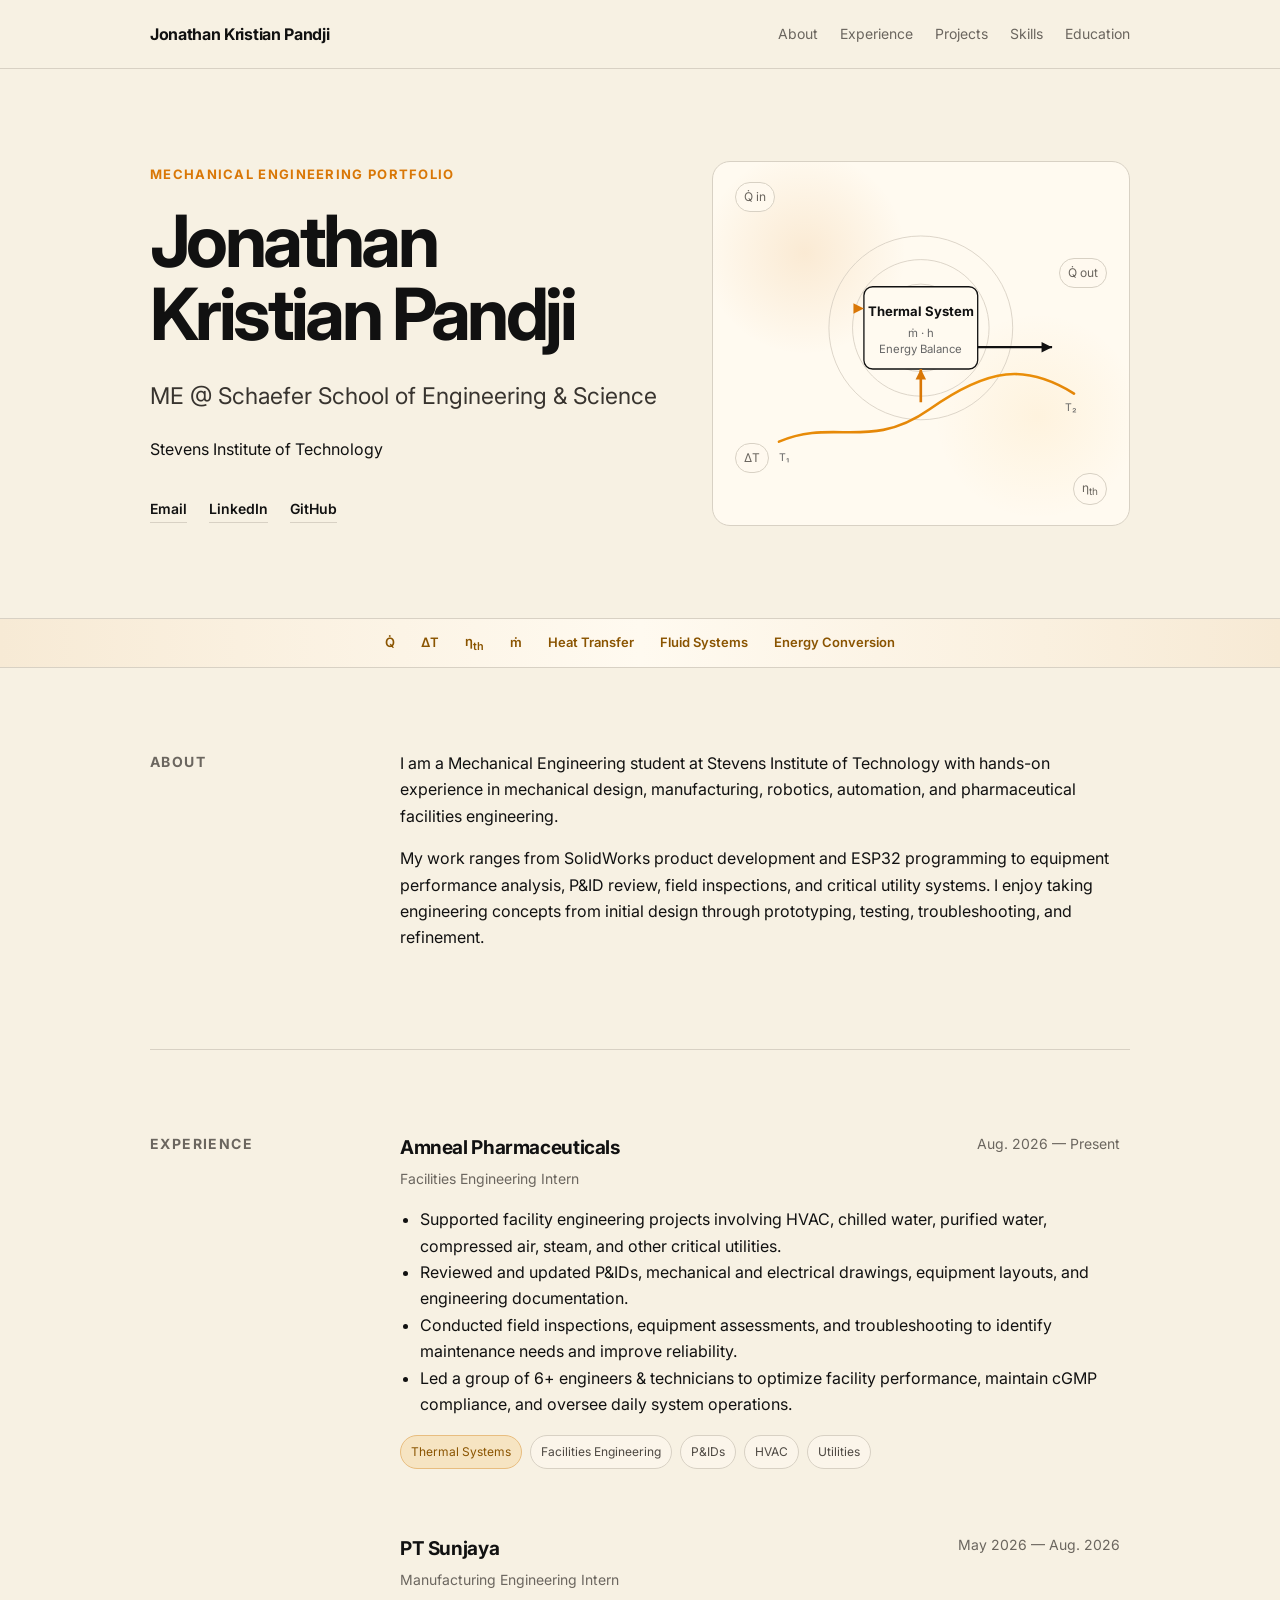
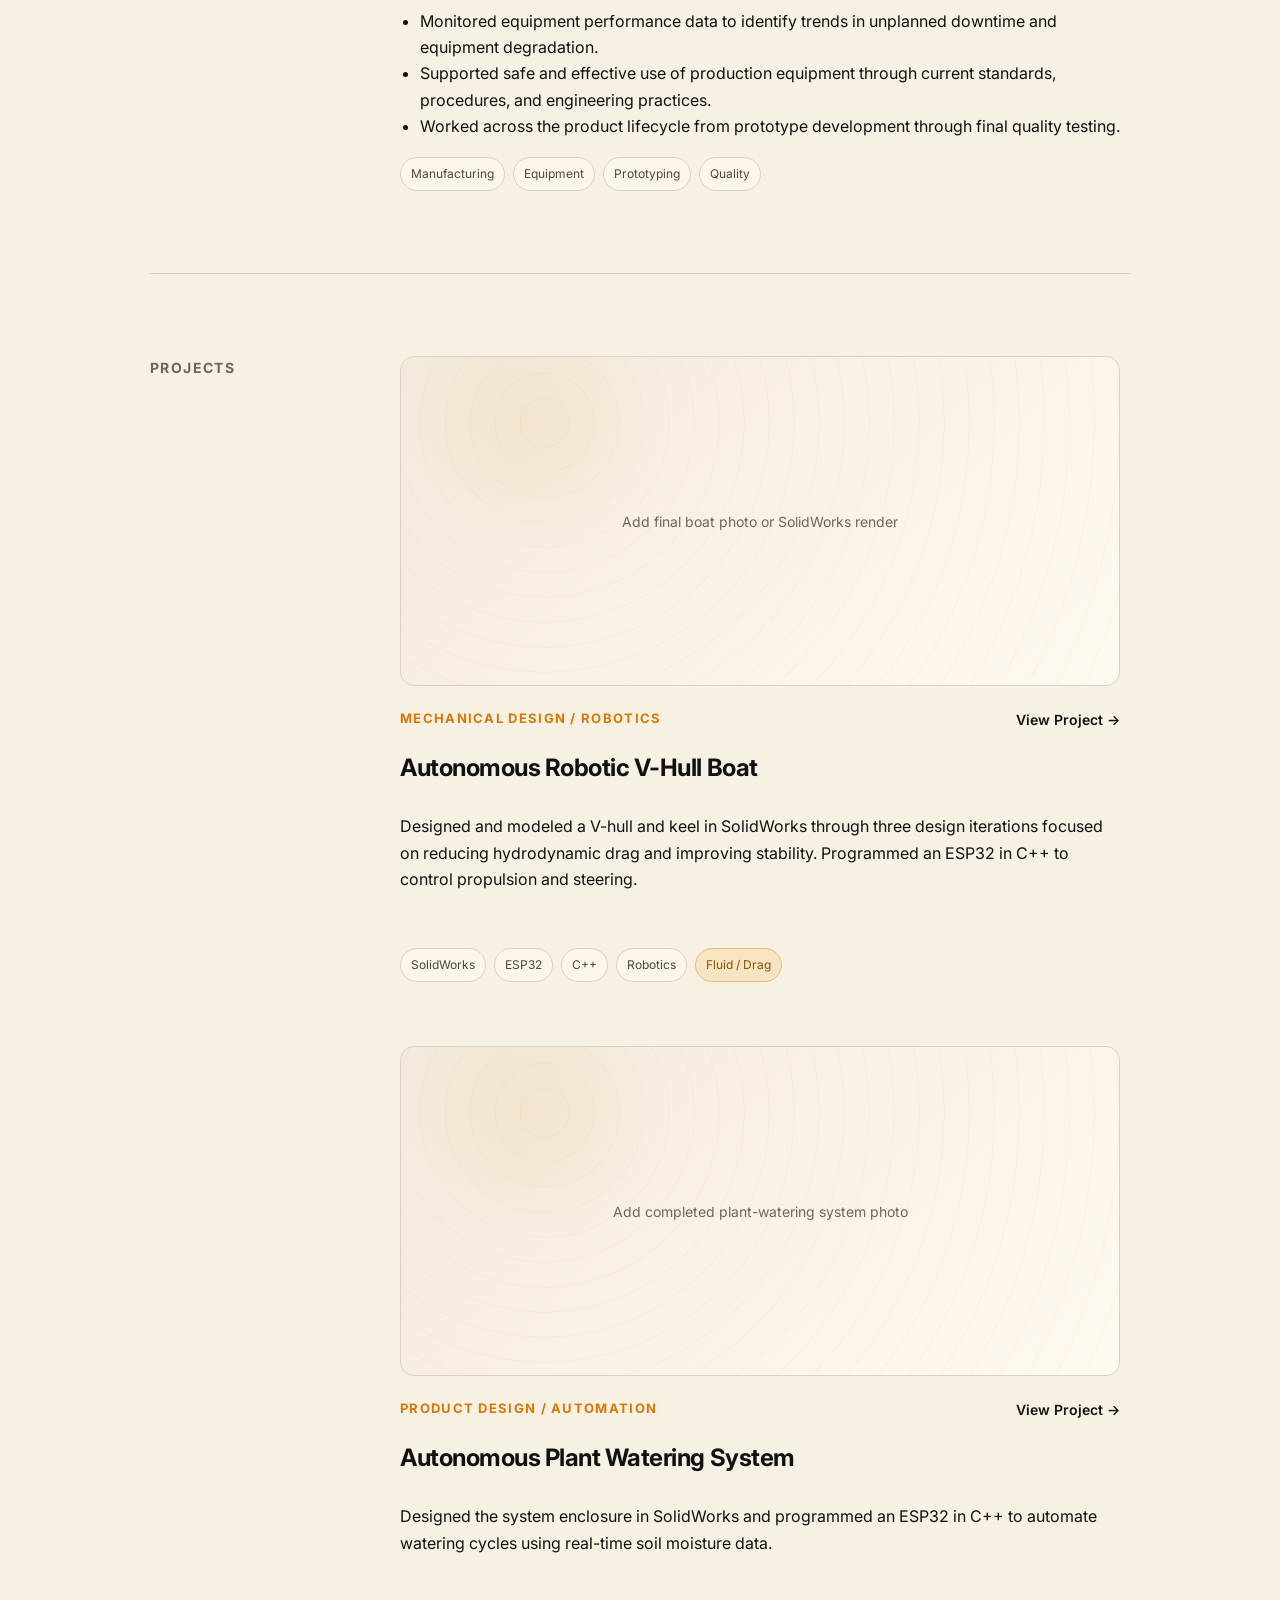
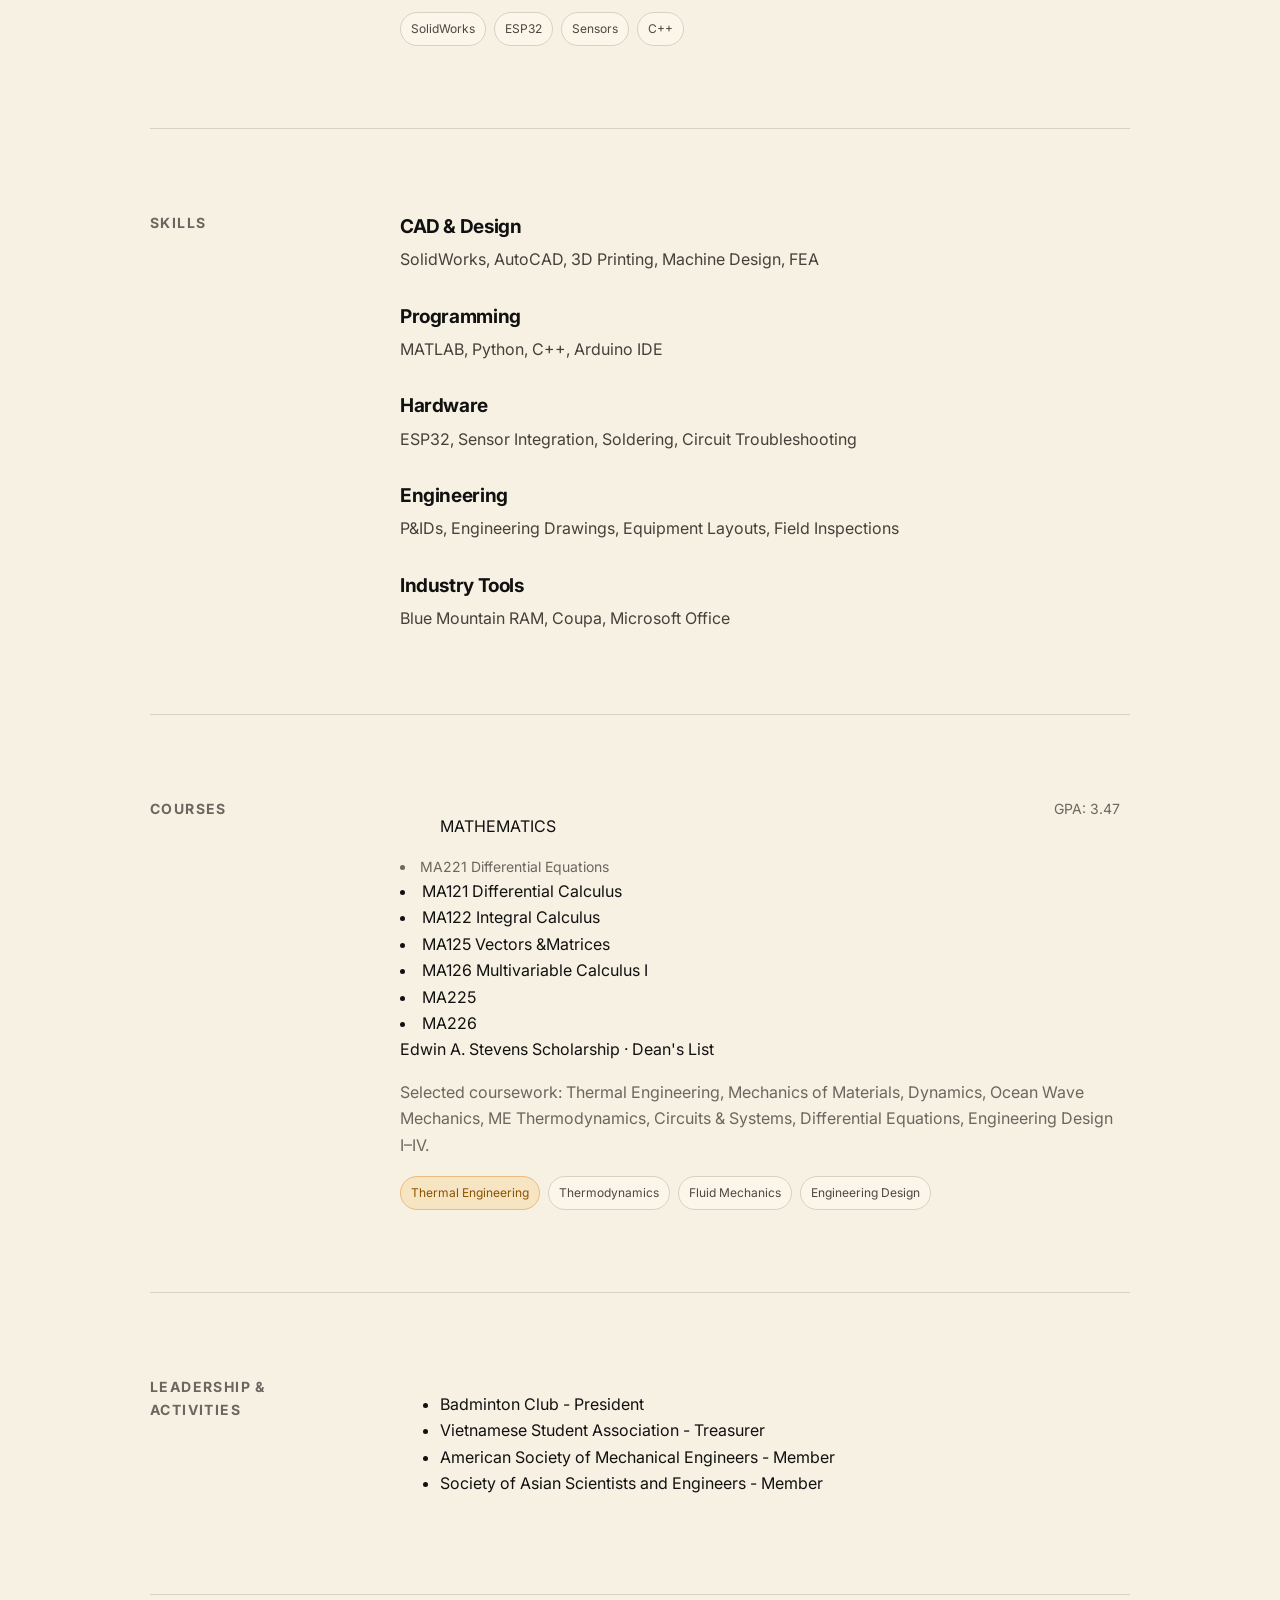
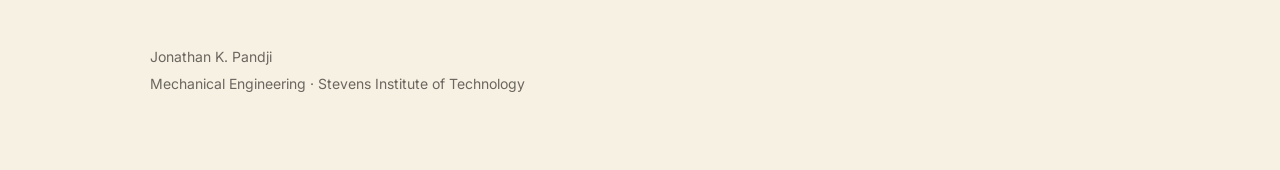
==== commit c13144df: "Update index.html" ====
--- a/index.html
+++ b/index.html
@@ -105,7 +105,7 @@
         <div class="section-content stack">
           <article class="entry">
             <div class="entry-header"><div><h3>Amneal Pharmaceuticals</h3><p class="entry-role">Facilities Engineering Intern</p></div><p class="entry-date">Aug. 2026 — Present</p></div>
-            <ul><li>Supported facility engineering projects involving HVAC, chilled water, purified water, compressed air, steam, and other critical utilities.</li><li>Reviewed and updated P&amp;IDs, mechanical and electrical drawings, equipment layouts, and engineering documentation.</li><li>Conducted field inspections, equipment assessments, and troubleshooting to identify maintenance needs and improve reliability.</li></ul>
+            <ul><li>Supported facility engineering projects involving HVAC, chilled water, purified water, compressed air, steam, and other critical utilities.</li><li>Reviewed and updated P&amp;IDs, mechanical and electrical drawings, equipment layouts, and engineering documentation.</li><li>Conducted field inspections, equipment assessments, and troubleshooting to identify maintenance needs and improve reliability.</li><li>Led a group of 6+ engineers &amp; technicians to optimize facility performance, maintain cGMP compliance, and oversee daily system operations.</li></ul>
             <div class="tags"><span class="accent-tag">Thermal Systems</span><span>Facilities Engineering</span><span>P&amp;IDs</span><span>HVAC</span><span>Utilities</span></div>
           </article>
           <article class="entry">
@@ -148,11 +148,11 @@
       </div></div>
     </section>
 
-    <section id="education" class="section container">
+    <section id="education" class="section container"> <!-- edit COURSES section to include every course taken-->
       <div class="section-grid"><h2>Courses</h2><div class="section-content">
         <div class="entry-header"><div>
           <ul>MATHEMATICS</ul>
-          <li class="entry-role">MA221 Differential Equations</li>
+          <li class="entry-role">MA221 Differential Equations</li> 
           <li>MA121 Differential Calculus</li>
           <li>MA122 Integral Calculus</li>
           <li>MA125 Vectors &amp;Matrices</li>
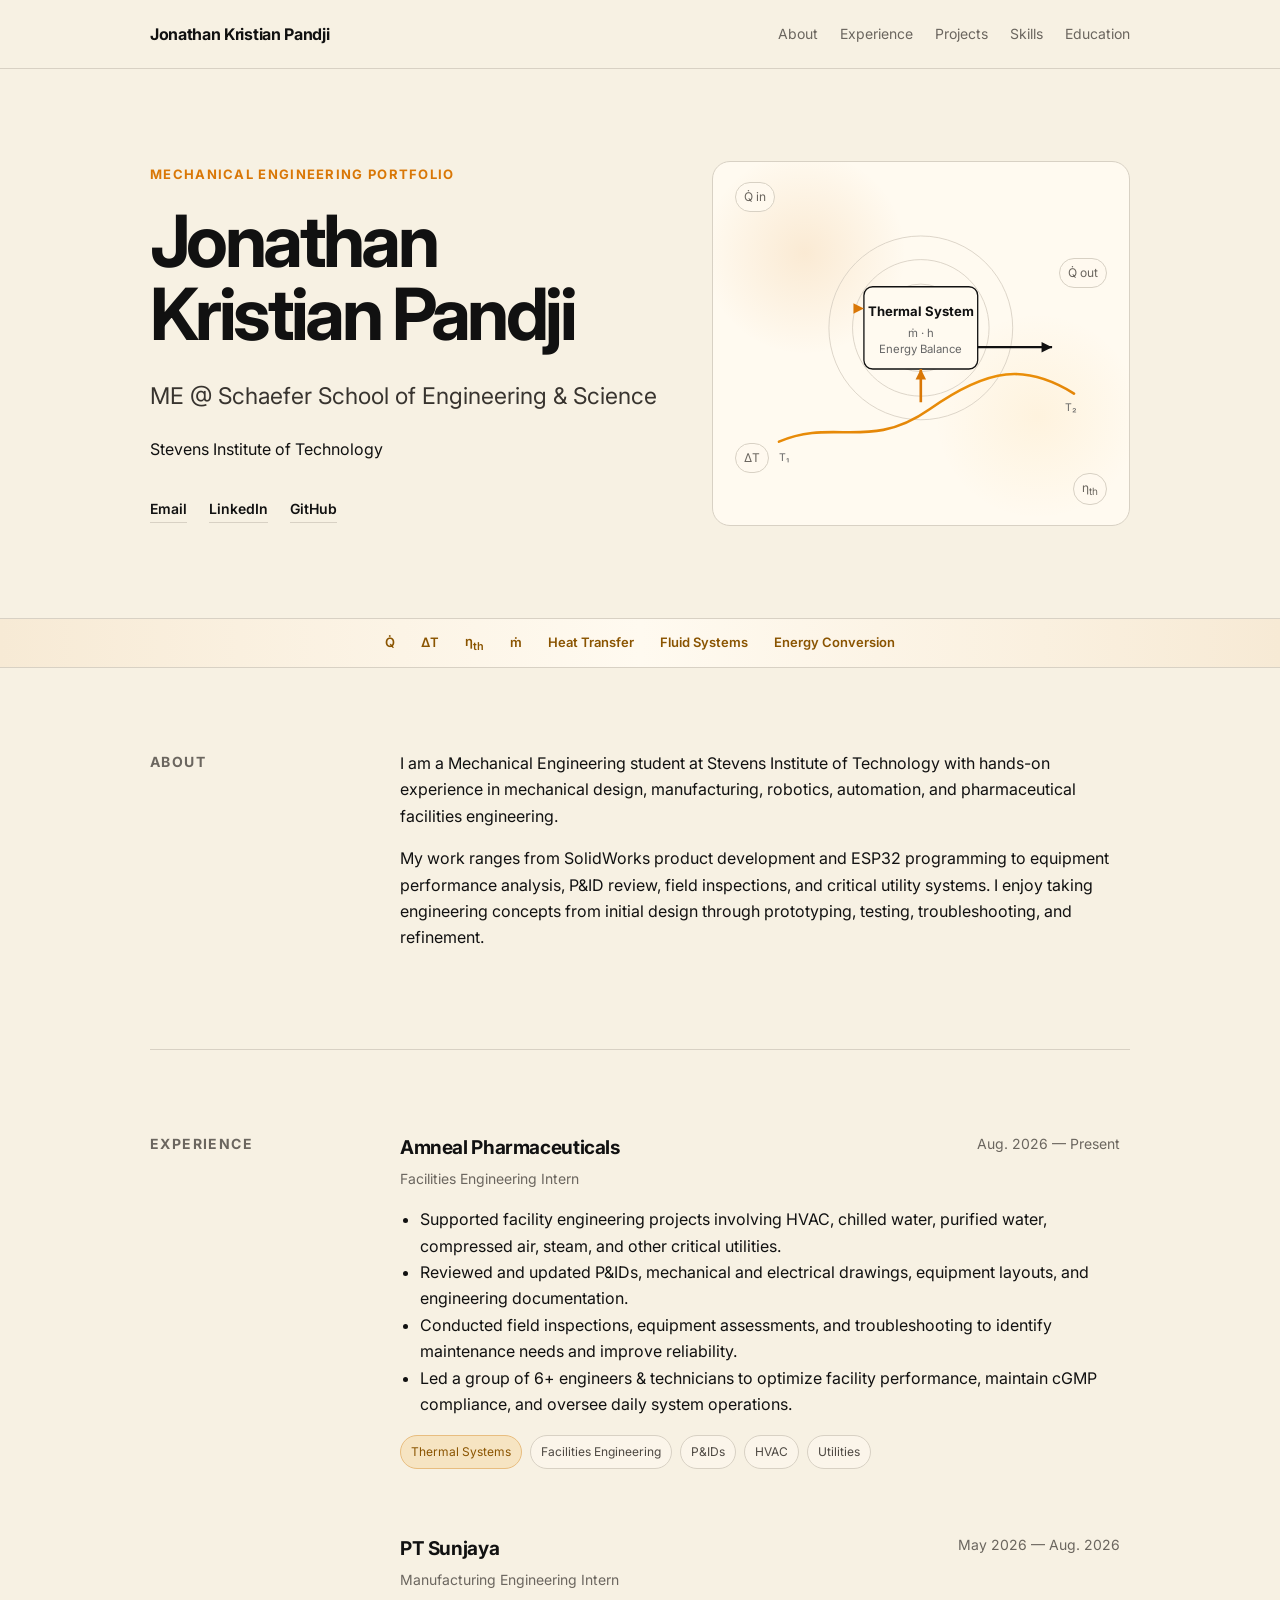
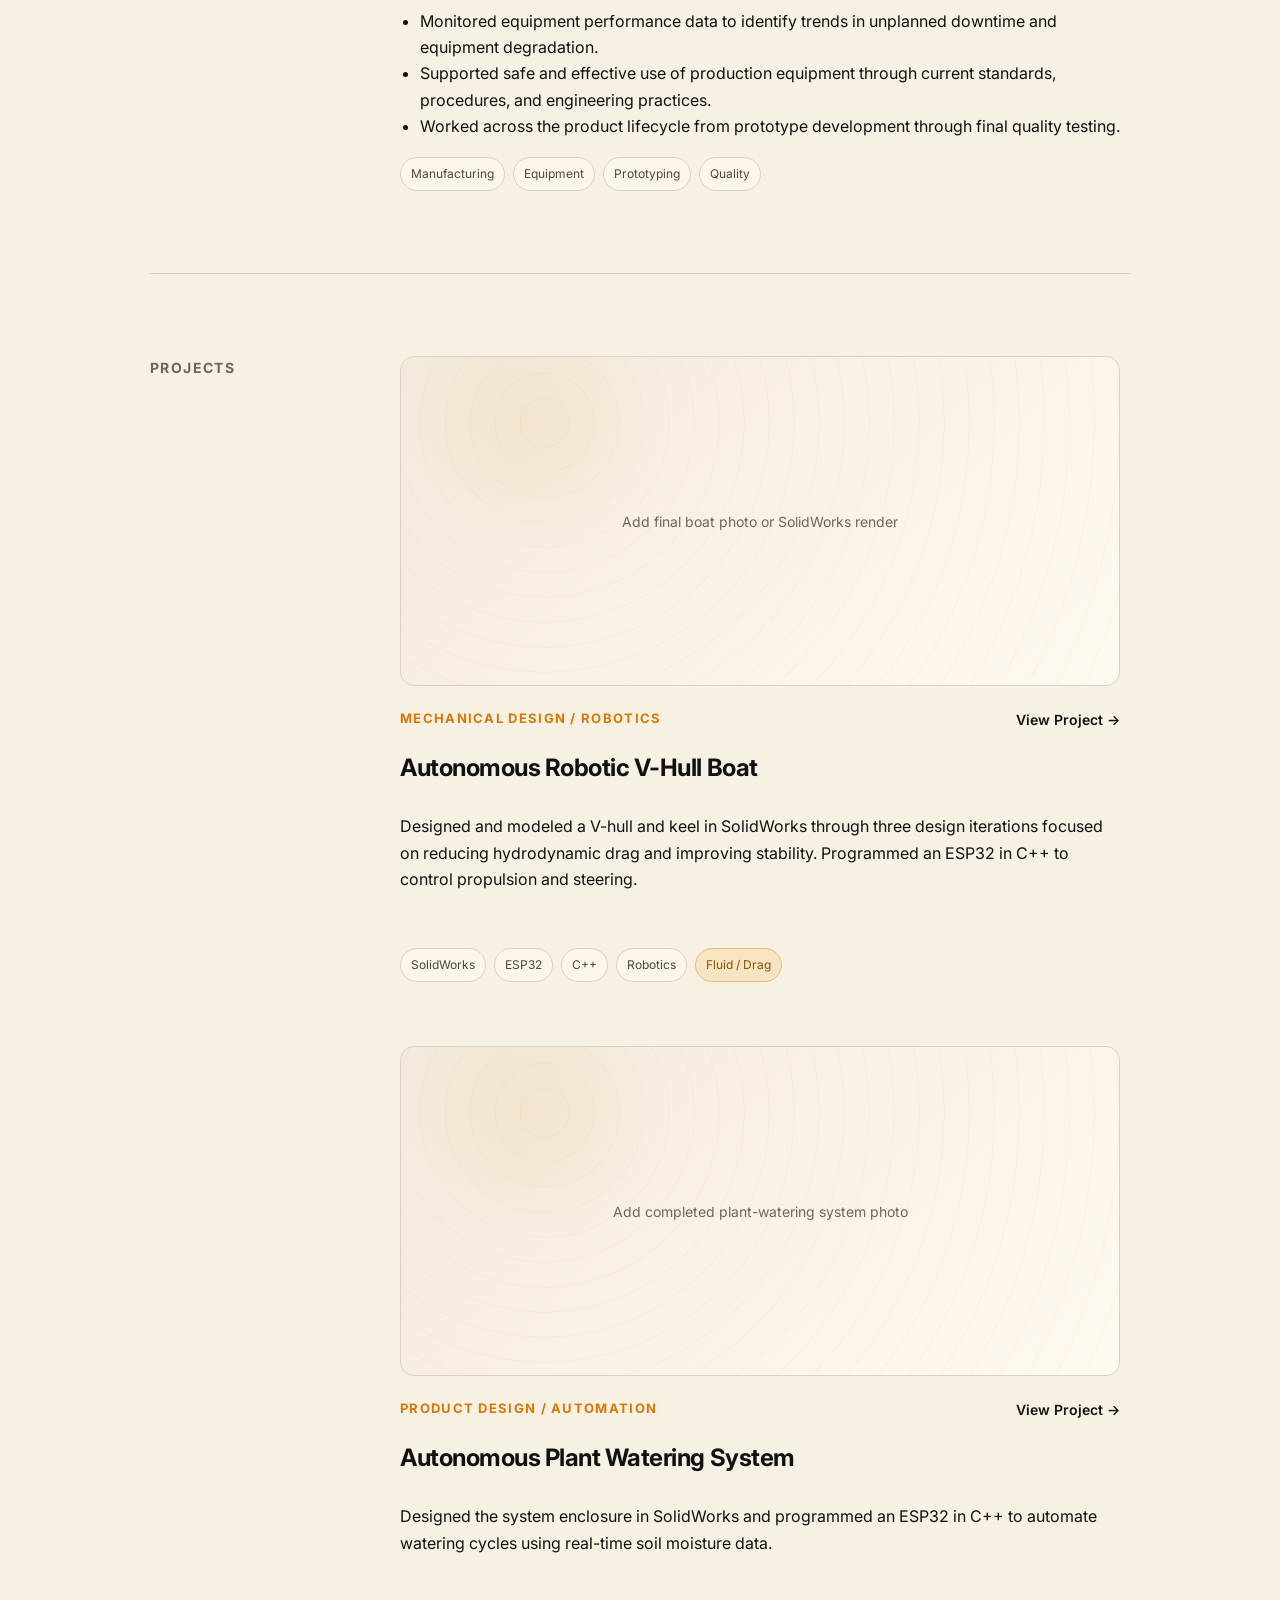
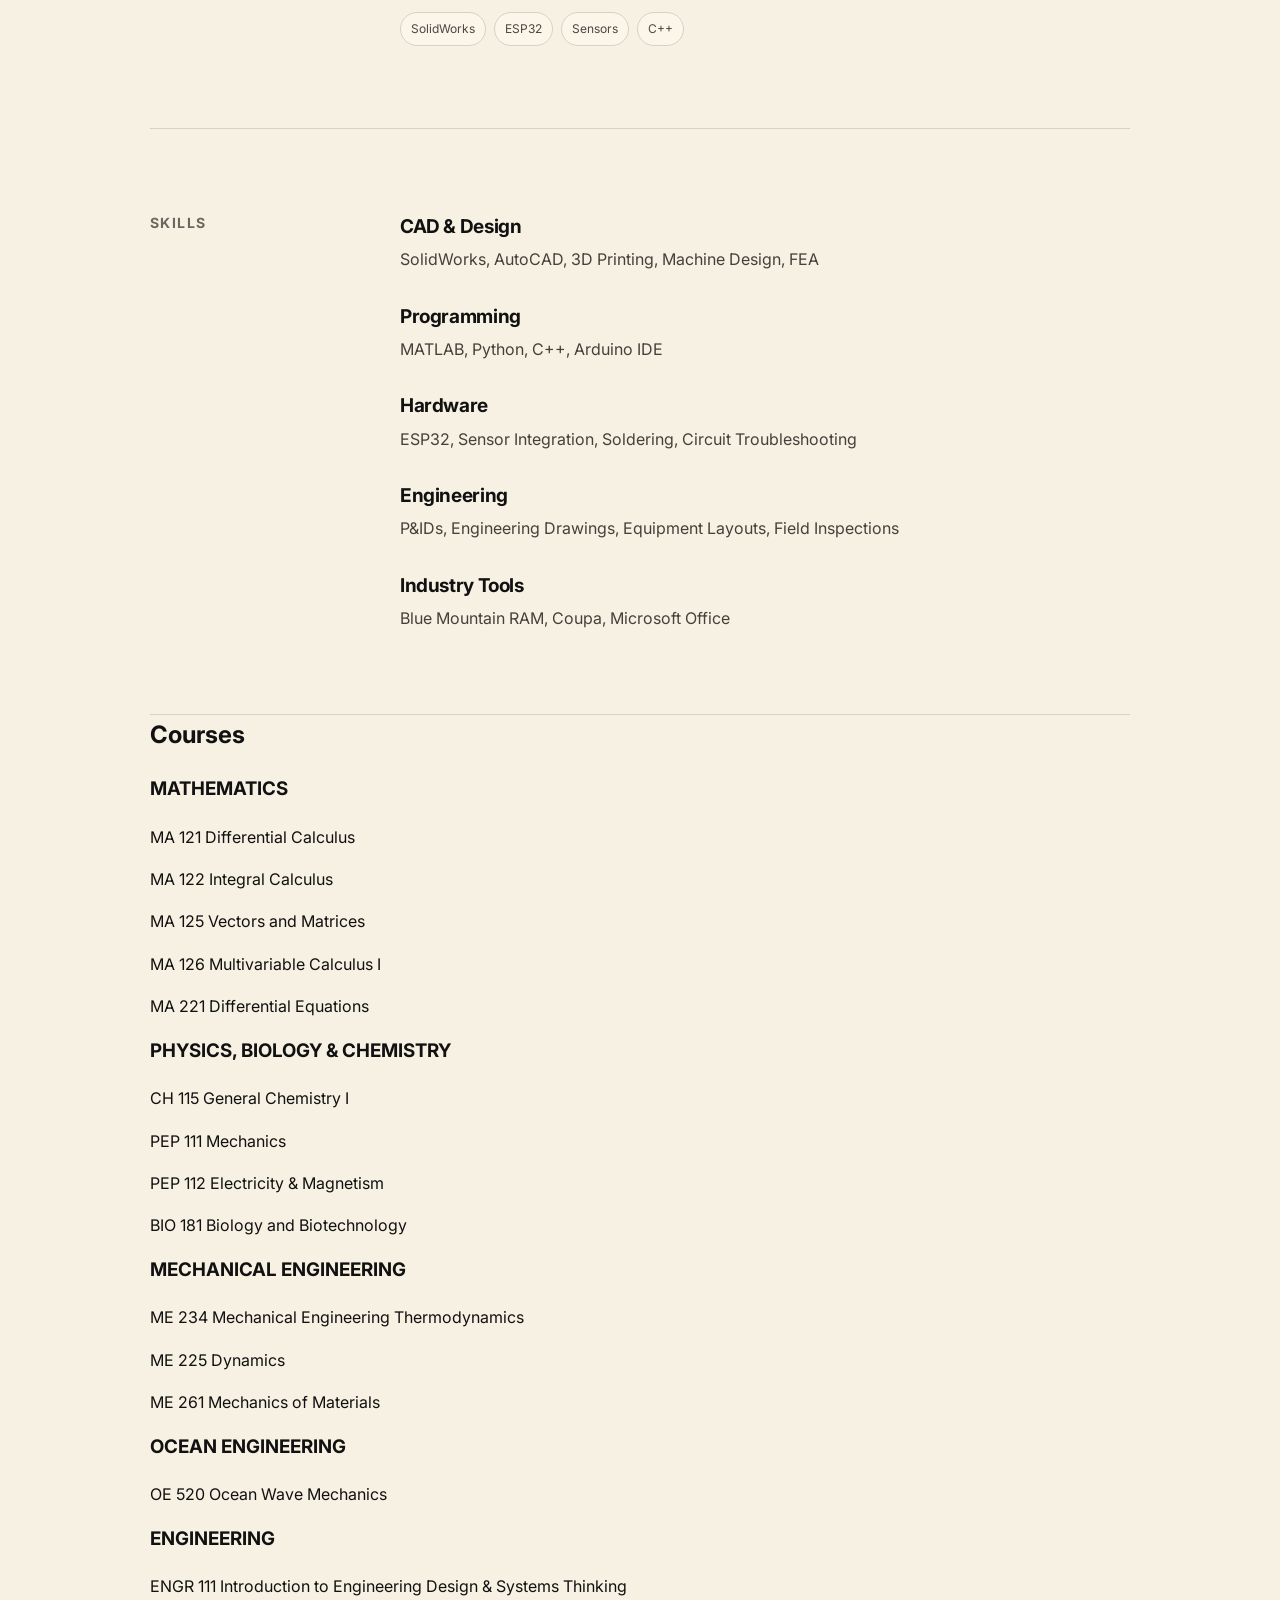
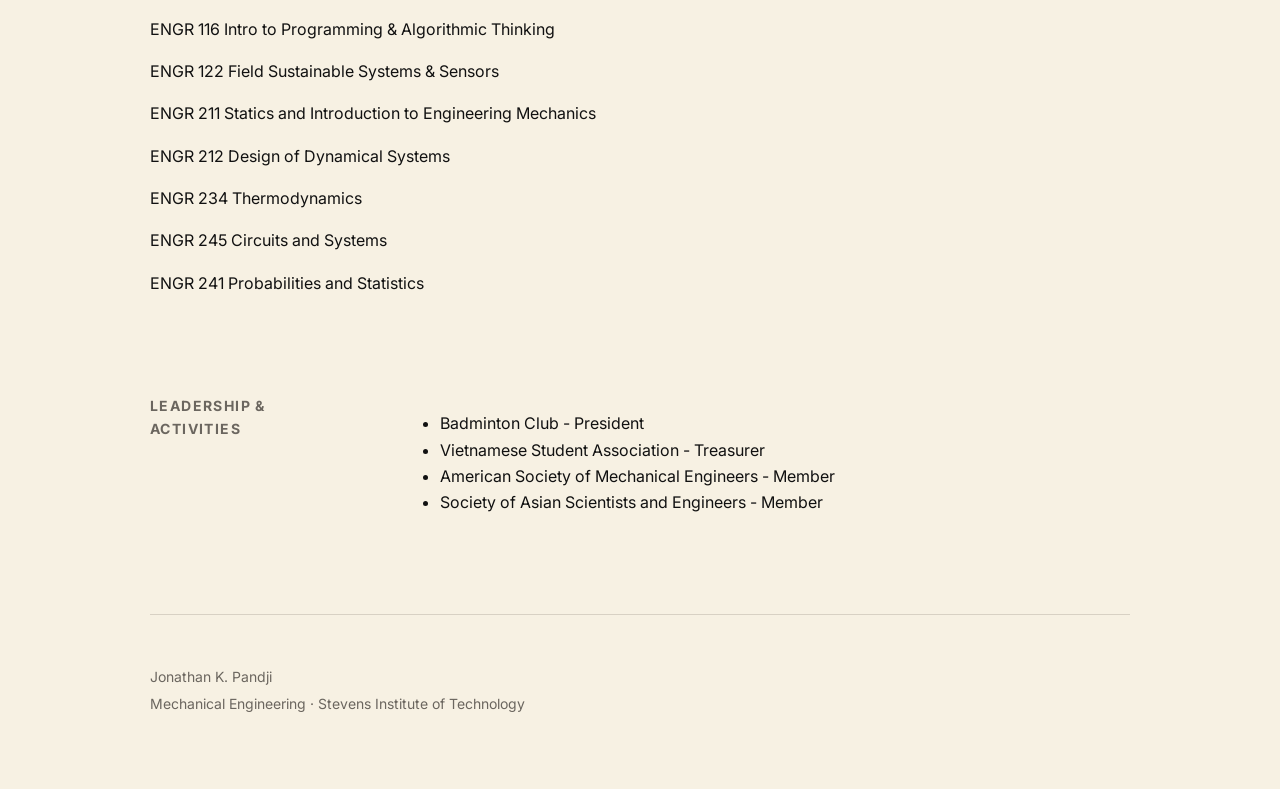
==== commit 6baeb2e4: "Update index.html" ====
--- a/index.html
+++ b/index.html
@@ -148,22 +148,162 @@
       </div></div>
     </section>
 
-    <section id="education" class="section container"> <!-- edit COURSES section to include every course taken-->
-      <div class="section-grid"><h2>Courses</h2><div class="section-content">
-        <div class="entry-header"><div>
-          <ul>MATHEMATICS</ul>
-          <li class="entry-role">MA221 Differential Equations</li> 
-          <li>MA121 Differential Calculus</li>
-          <li>MA122 Integral Calculus</li>
-          <li>MA125 Vectors &amp;Matrices</li>
-          <li>MA126 Multivariable Calculus I</li>
-          <li>MA225 </li>
-          <li>MA226 </li>
-        </div><p class="entry-date">GPA: 3.47</p></div>
-        <p>Edwin A. Stevens Scholarship · Dean's List</p>
-        <p class="muted">Selected coursework: Thermal Engineering, Mechanics of Materials, Dynamics, Ocean Wave Mechanics, ME Thermodynamics, Circuits &amp; Systems, Differential Equations, Engineering Design I–IV.</p><div class="tags"><span class="accent-tag">Thermal Engineering</span><span>Thermodynamics</span><span>Fluid Mechanics</span><span>Engineering Design</span></div>
-      </div></div>
-    </section>
+    <section id="courses" class="courses-section container">
+  <h2 class="courses-title">Courses</h2>
+
+  <div class="courses-grid">
+
+    <!-- COLUMN 1 -->
+    <div class="course-column">
+
+      <div class="course-group">
+        <h3>MATHEMATICS</h3>
+
+        <p>
+          <span class="course-code">MA 121</span>
+          Differential Calculus
+        </p>
+
+        <p>
+          <span class="course-code">MA 122</span>
+          Integral Calculus
+        </p>
+
+        <p>
+          <span class="course-code">MA 125</span>
+          Vectors and Matrices
+        </p>
+
+        <p>
+          <span class="course-code">MA 126</span>
+          Multivariable Calculus I
+        </p>
+
+        <p>
+          <span class="course-code">MA 221</span>
+          Differential Equations
+        </p>
+      </div>
+
+
+      <div class="course-group">
+        <h3>PHYSICS, BIOLOGY &amp; CHEMISTRY</h3>
+
+        <p>
+          <span class="course-code">CH 115</span>
+          General Chemistry I
+        </p>
+
+        <p>
+          <span class="course-code">PEP 111</span>
+          Mechanics
+        </p>
+
+        <p>
+          <span class="course-code">PEP 112</span>
+          Electricity &amp; Magnetism
+        </p>
+
+        <p>
+          <span class="course-code">BIO 181</span>
+          Biology and Biotechnology
+        </p>
+      </div>
+
+    </div>
+
+
+    <!-- COLUMN 2 -->
+    <div class="course-column">
+
+      <div class="course-group">
+        <h3>MECHANICAL ENGINEERING</h3>
+
+        <p>
+          <span class="course-code">ME 234</span>
+          Mechanical Engineering Thermodynamics
+        </p>
+
+        <p>
+          <span class="course-code">ME 225</span>
+          Dynamics
+        </p>
+
+        <p>
+          <span class="course-code">ME 261</span>
+          Mechanics of Materials
+        </p>
+
+        <!--<p>
+          <span class="course-code">EE 489</span>
+          Introduction to Electric Energy Systems
+        </p>-->
+      </div>
+
+
+      <div class="course-group">
+        <h3>OCEAN ENGINEERING</h3>
+
+        <p>
+          <span class="course-code">OE 520</span>
+          Ocean Wave Mechanics
+        </p>
+      </div>
+
+    </div>
+
+
+    <!-- COLUMN 3 -->
+    <div class="course-column">
+
+      <div class="course-group">
+        <h3>ENGINEERING</h3>
+
+        <p>
+          <span class="course-code">ENGR 111</span>
+          Introduction to Engineering Design &amp; Systems Thinking
+        </p>
+
+        <p>
+          <span class="course-code">ENGR 116</span>
+          Intro to Programming &amp; Algorithmic Thinking
+        </p>
+
+        <p>
+          <span class="course-code">ENGR 122</span>
+          Field Sustainable Systems &amp; Sensors
+        </p>
+
+        <p>
+          <span class="course-code">ENGR 211</span>
+          Statics and Introduction to Engineering Mechanics
+        </p>
+
+        <p>
+          <span class="course-code">ENGR 212</span>
+          Design of Dynamical Systems
+        </p>
+
+        <p>
+          <span class="course-code">ENGR 234</span>
+          Thermodynamics
+        </p>
+
+        <p>
+          <span class="course-code">ENGR 245</span>
+          Circuits and Systems
+        </p>
+
+        <p>
+          <span class="course-code">ENGR 241</span>
+          Probabilities and Statistics
+        </p>
+      </div>
+
+    </div>
+
+  </div>
+</section>
 
     <section class="section container">
       <div class="section-grid">
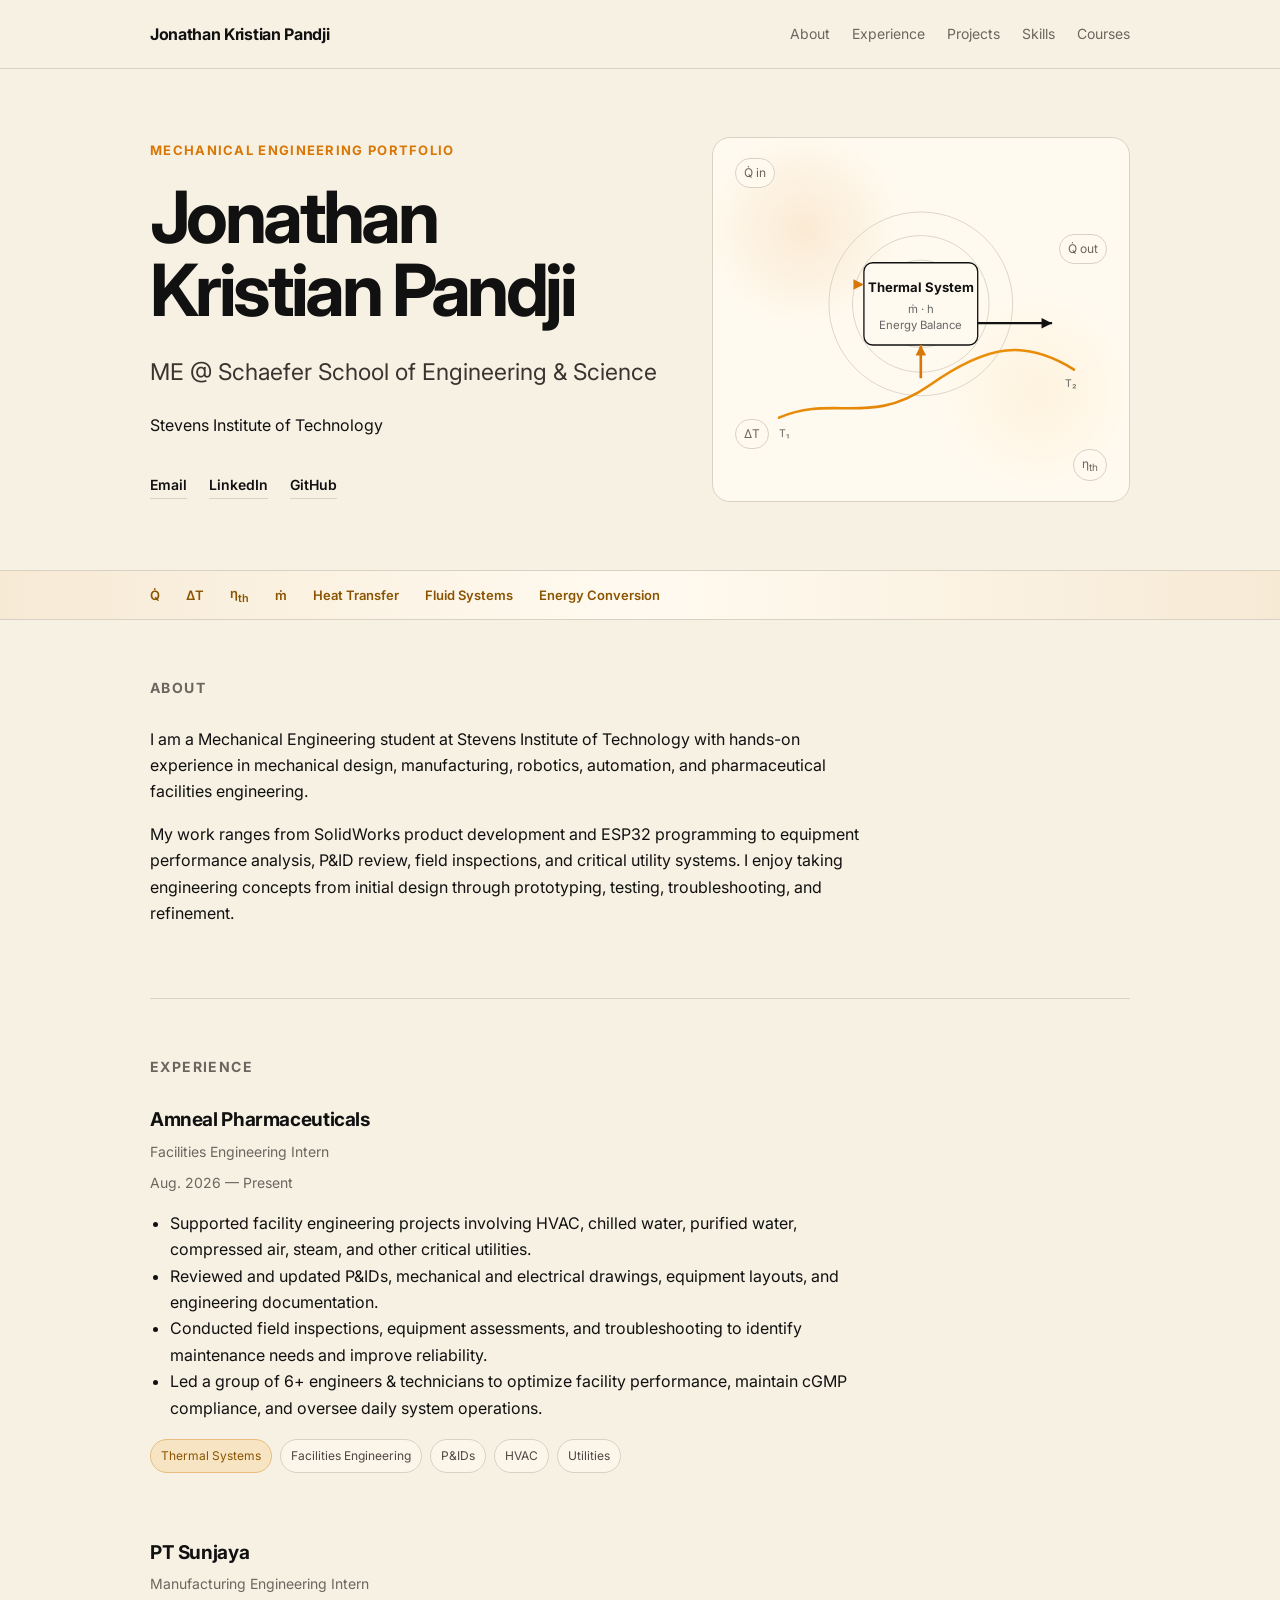
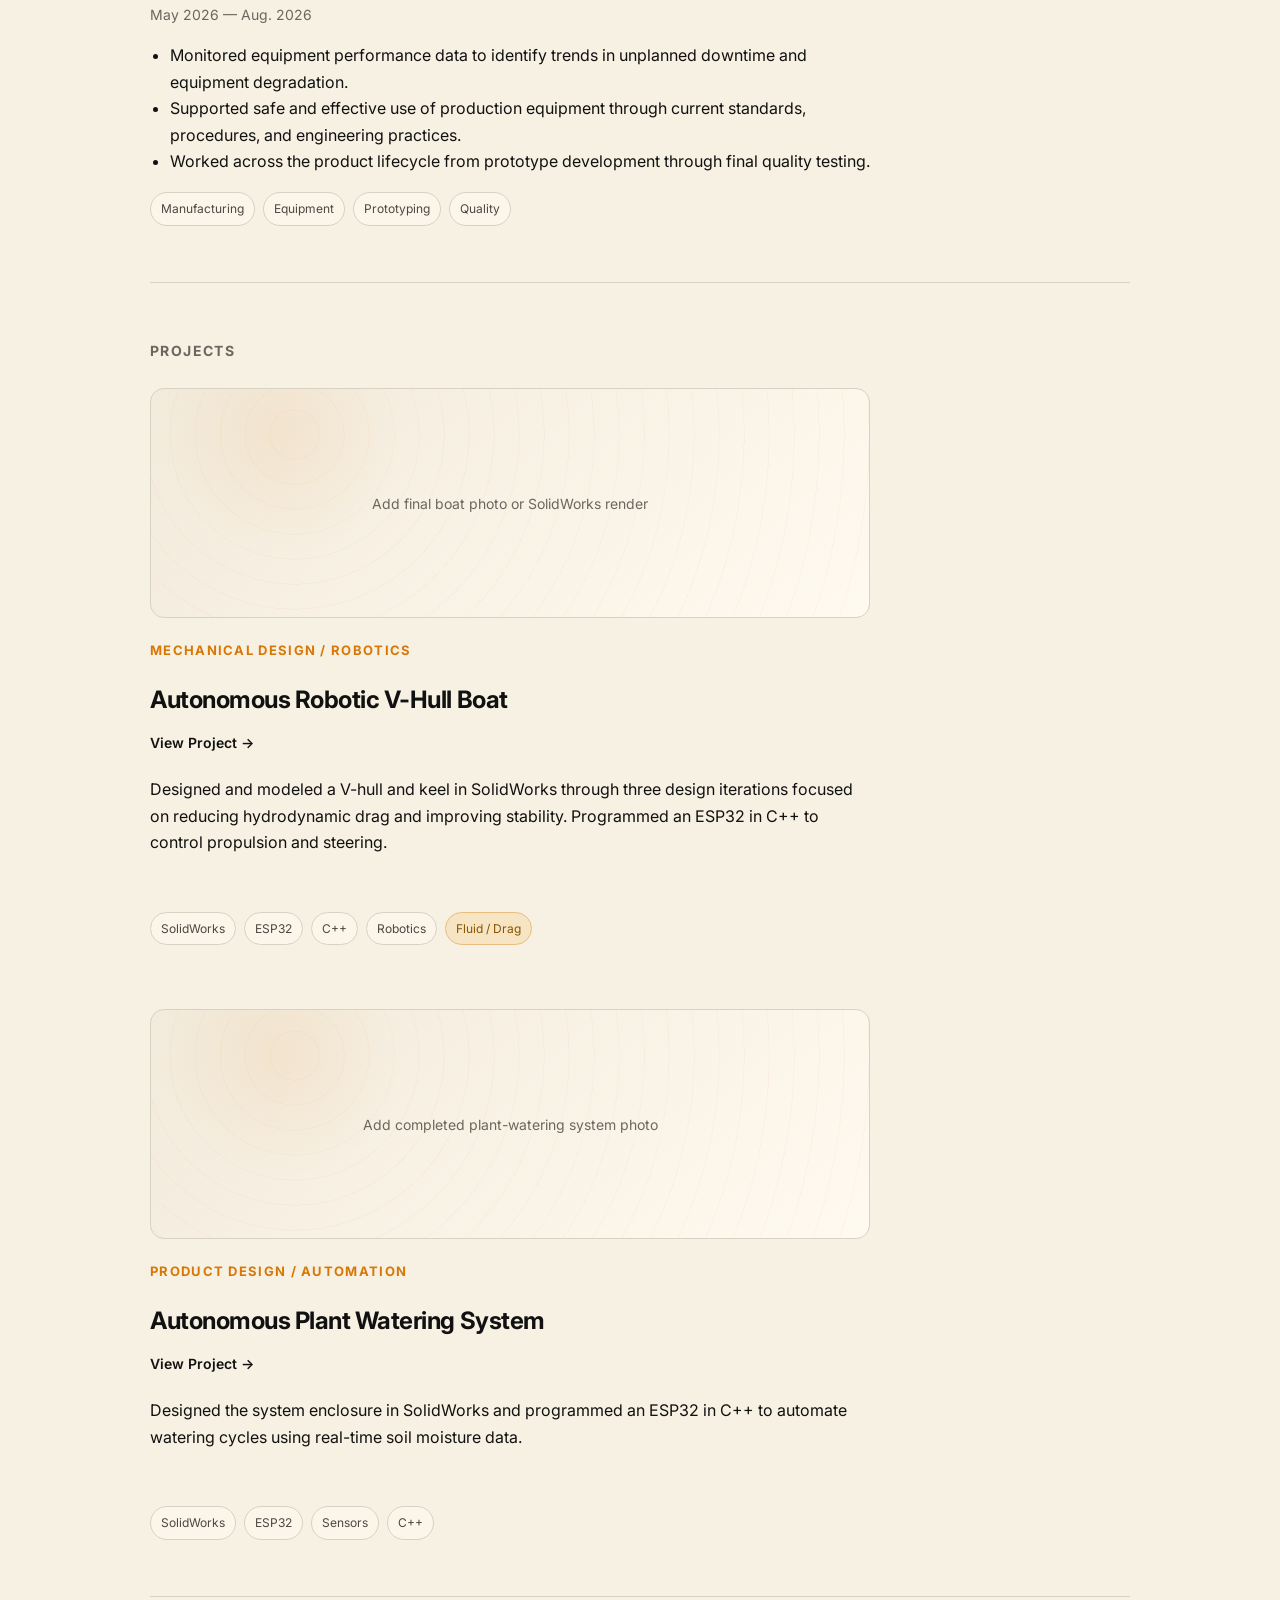
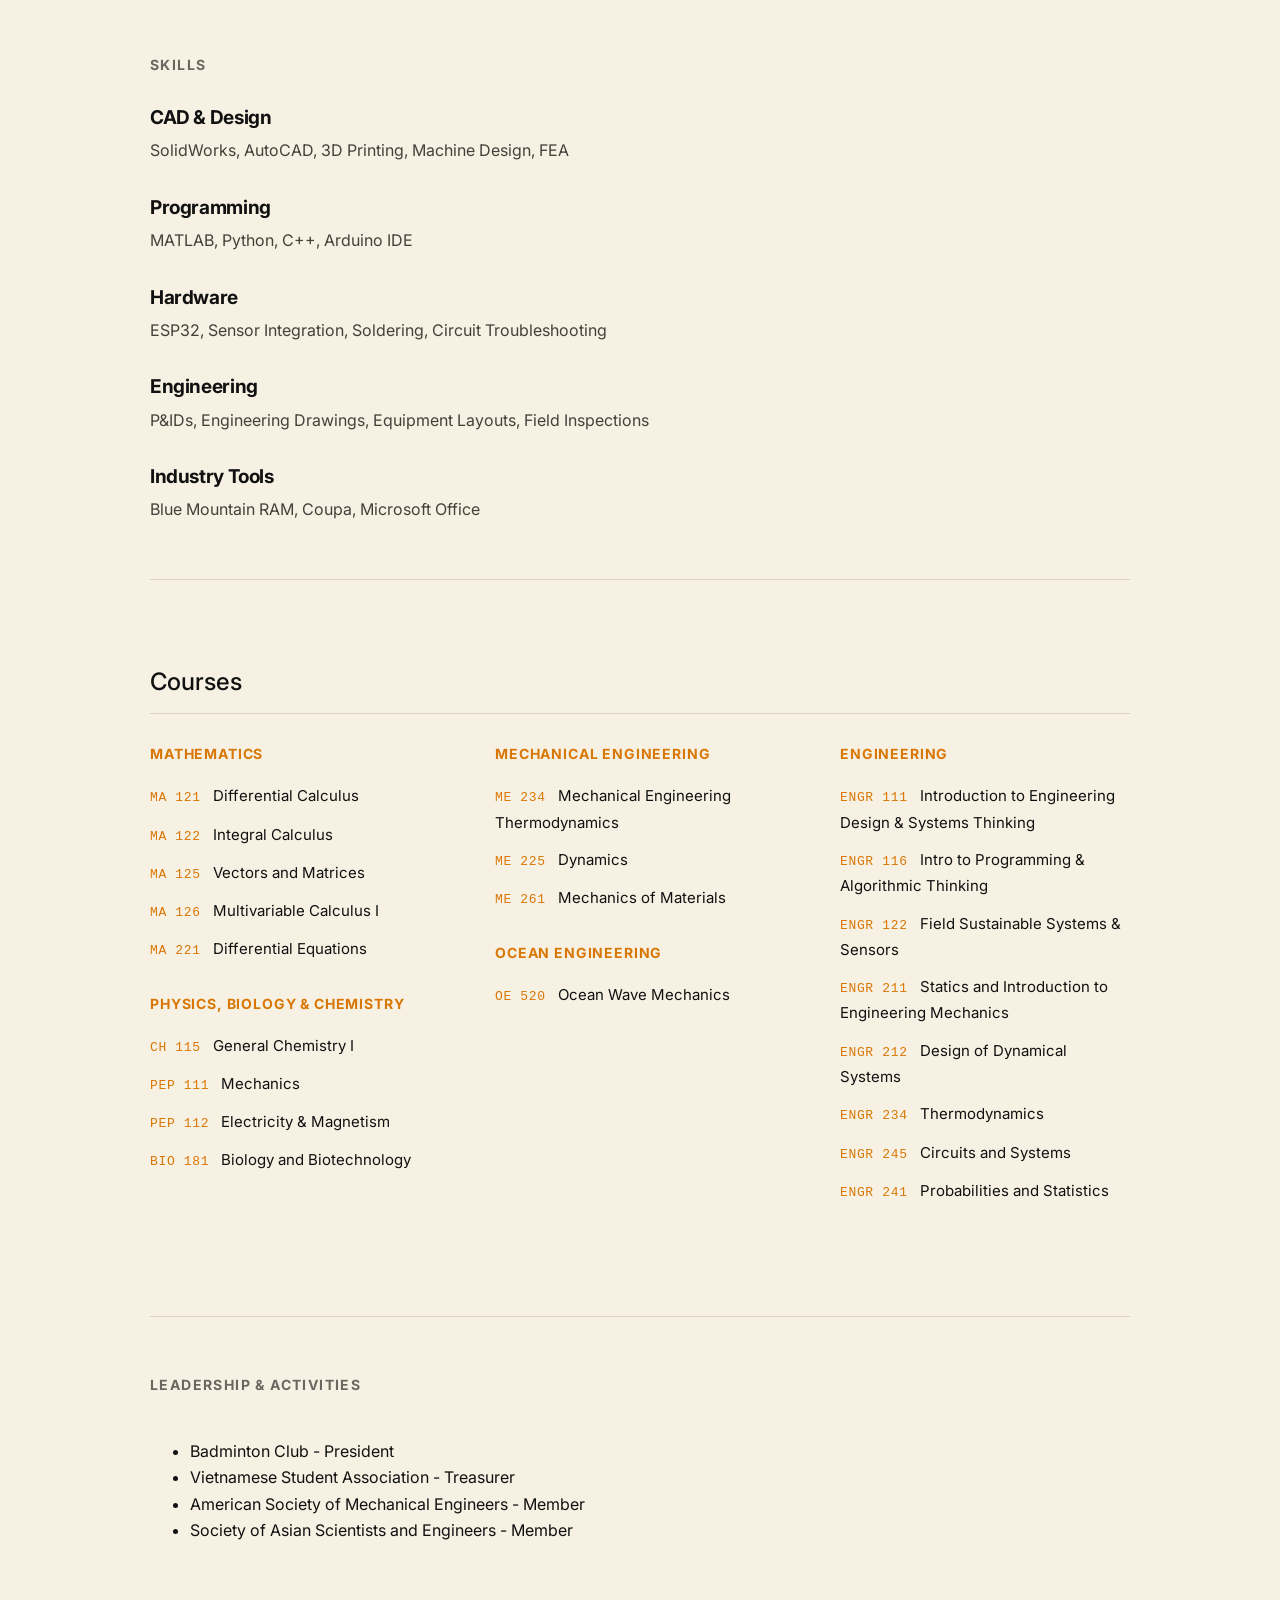
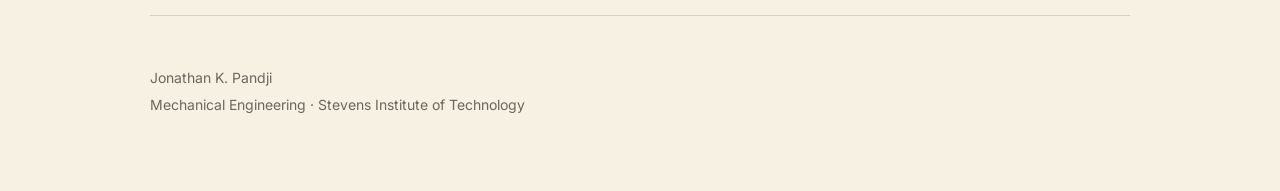
==== commit 582c703c: "Update index.html" ====
--- a/index.html
+++ b/index.html
@@ -15,7 +15,7 @@
     <div class="container header-inner">
       <a class="brand" href="#top">Jonathan Kristian Pandji</a>
       <nav class="nav" aria-label="Primary navigation">
-        <a href="#about">About</a><a href="#experience">Experience</a><a href="#projects">Projects</a><a href="#skills">Skills</a><a href="#education">Education</a>
+        <a href="#about">About</a><a href="#experience">Experience</a><a href="#projects">Projects</a><a href="#skills">Skills</a><a href="#courses">Courses</a>
       </nav>
     </div>
   </header>
--- a/styles.css
+++ b/styles.css
@@ -328,6 +328,65 @@
 
 .footer p{margin-bottom:4px}
 
+/* ===== Courses ===== */
+
+.courses-section {
+  padding: 82px 0;
+  border-bottom: 1px solid var(--line);
+}
+
+.courses-title {
+  margin: 0 0 28px;
+  padding-bottom: 12px;
+
+  font-size: 24px;
+  font-weight: 500;
+
+  color: var(--text);
+
+  border-bottom: 1px solid var(--line);
+}
+
+.courses-grid {
+  display: grid;
+  grid-template-columns: repeat(3, 1fr);
+  gap: 55px;
+}
+
+.course-group {
+  margin-bottom: 30px;
+}
+
+.course-group h3 {
+  margin: 0 0 18px;
+
+  font-size: 14px;
+  font-weight: 700;
+  letter-spacing: 0.06em;
+
+  color: var(--accent);
+}
+
+.course-group p {
+  margin: 0 0 12px;
+
+  font-size: 15px;
+  line-height: 1.7;
+
+  color: var(--text);
+}
+
+.course-code {
+  display: inline;
+  margin-right: 8px;
+
+  font-family: "Courier New", monospace;
+  font-size: 13px;
+  letter-spacing: 0.05em;
+
+  color: var(--accent);
+}
+
 /* Responsive */
 @media(max-width:840px){
   .hero-grid{
@@ -347,7 +406,14 @@
     padding:18px 0
   }
 
-  .nav{gap:14px}
+  .nav{gap:14px
+  }
+
+  .courses-grid {
+  grid-template-columns: 1fr;
+  gap: 10px;
+}
+}
 
   .hero,.project-hero{
     padding:68px 0
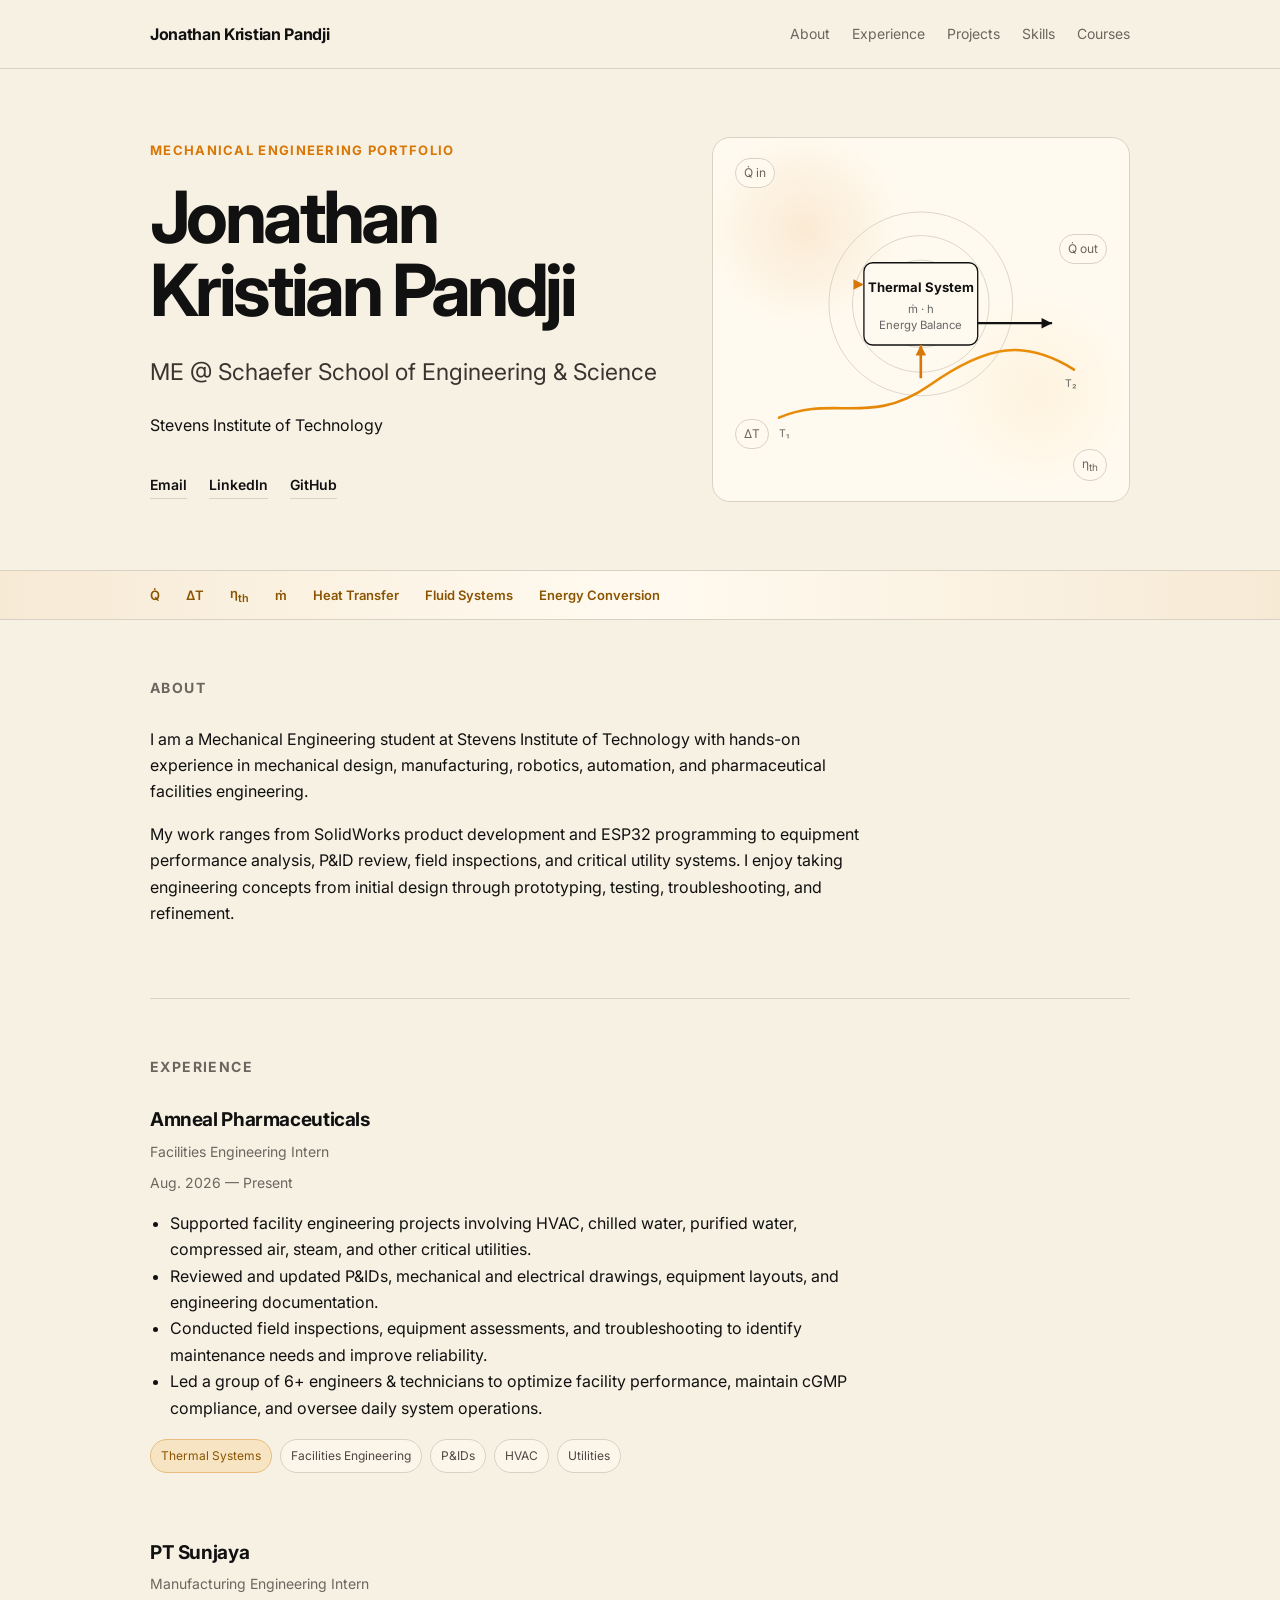
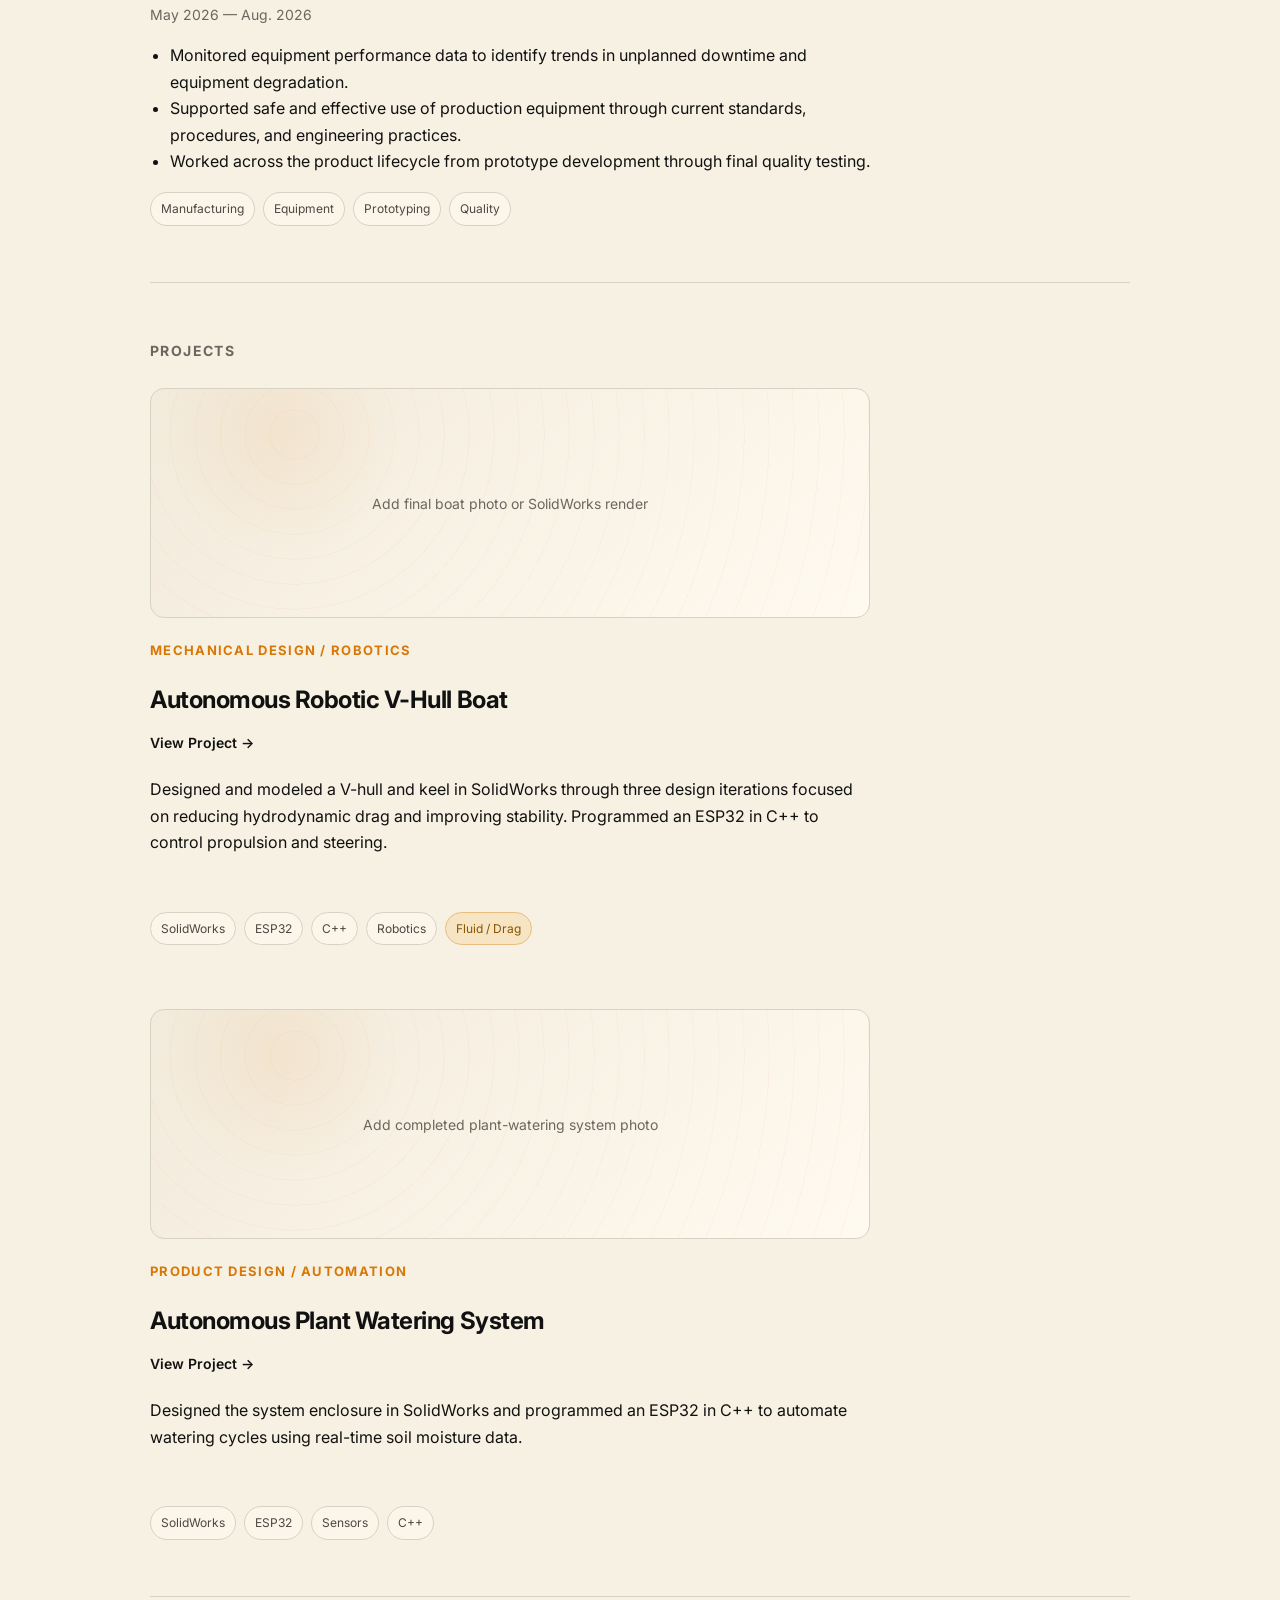
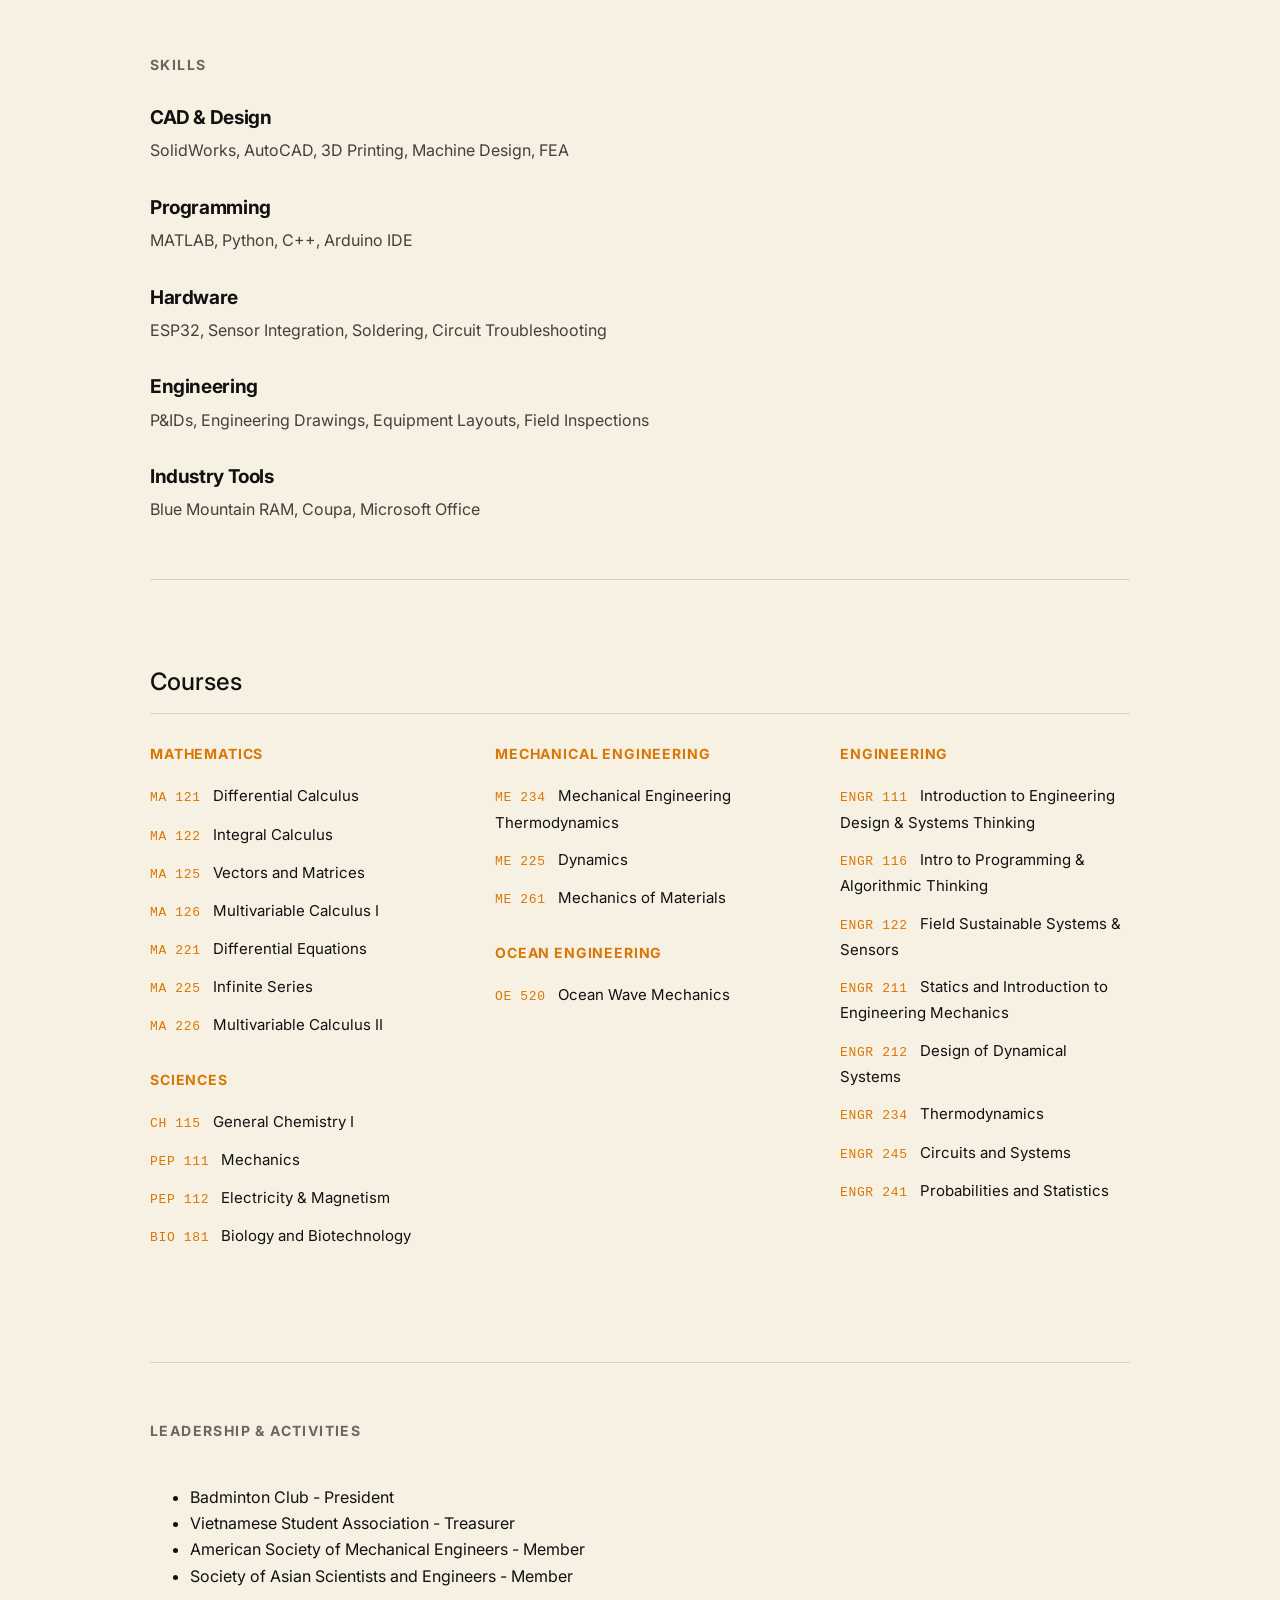
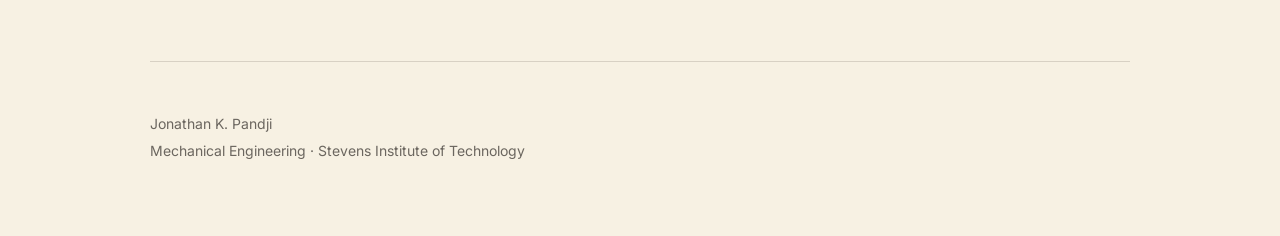
==== commit b993de07: "Update index.html" ====
--- a/index.html
+++ b/index.html
@@ -183,11 +183,21 @@
           <span class="course-code">MA 221</span>
           Differential Equations
         </p>
-      </div>
-
-
-      <div class="course-group">
-        <h3>PHYSICS, BIOLOGY &amp; CHEMISTRY</h3>
+
+        <p>
+          <span class="course-code">MA 225</span>
+          Infinite Series
+        </p>
+
+        <p>
+          <span class="course-code">MA 226</span>
+          Multivariable Calculus II
+        </p>
+      </div>
+
+
+      <div class="course-group">
+        <h3>SCIENCES</h3>
 
         <p>
           <span class="course-code">CH 115</span>
